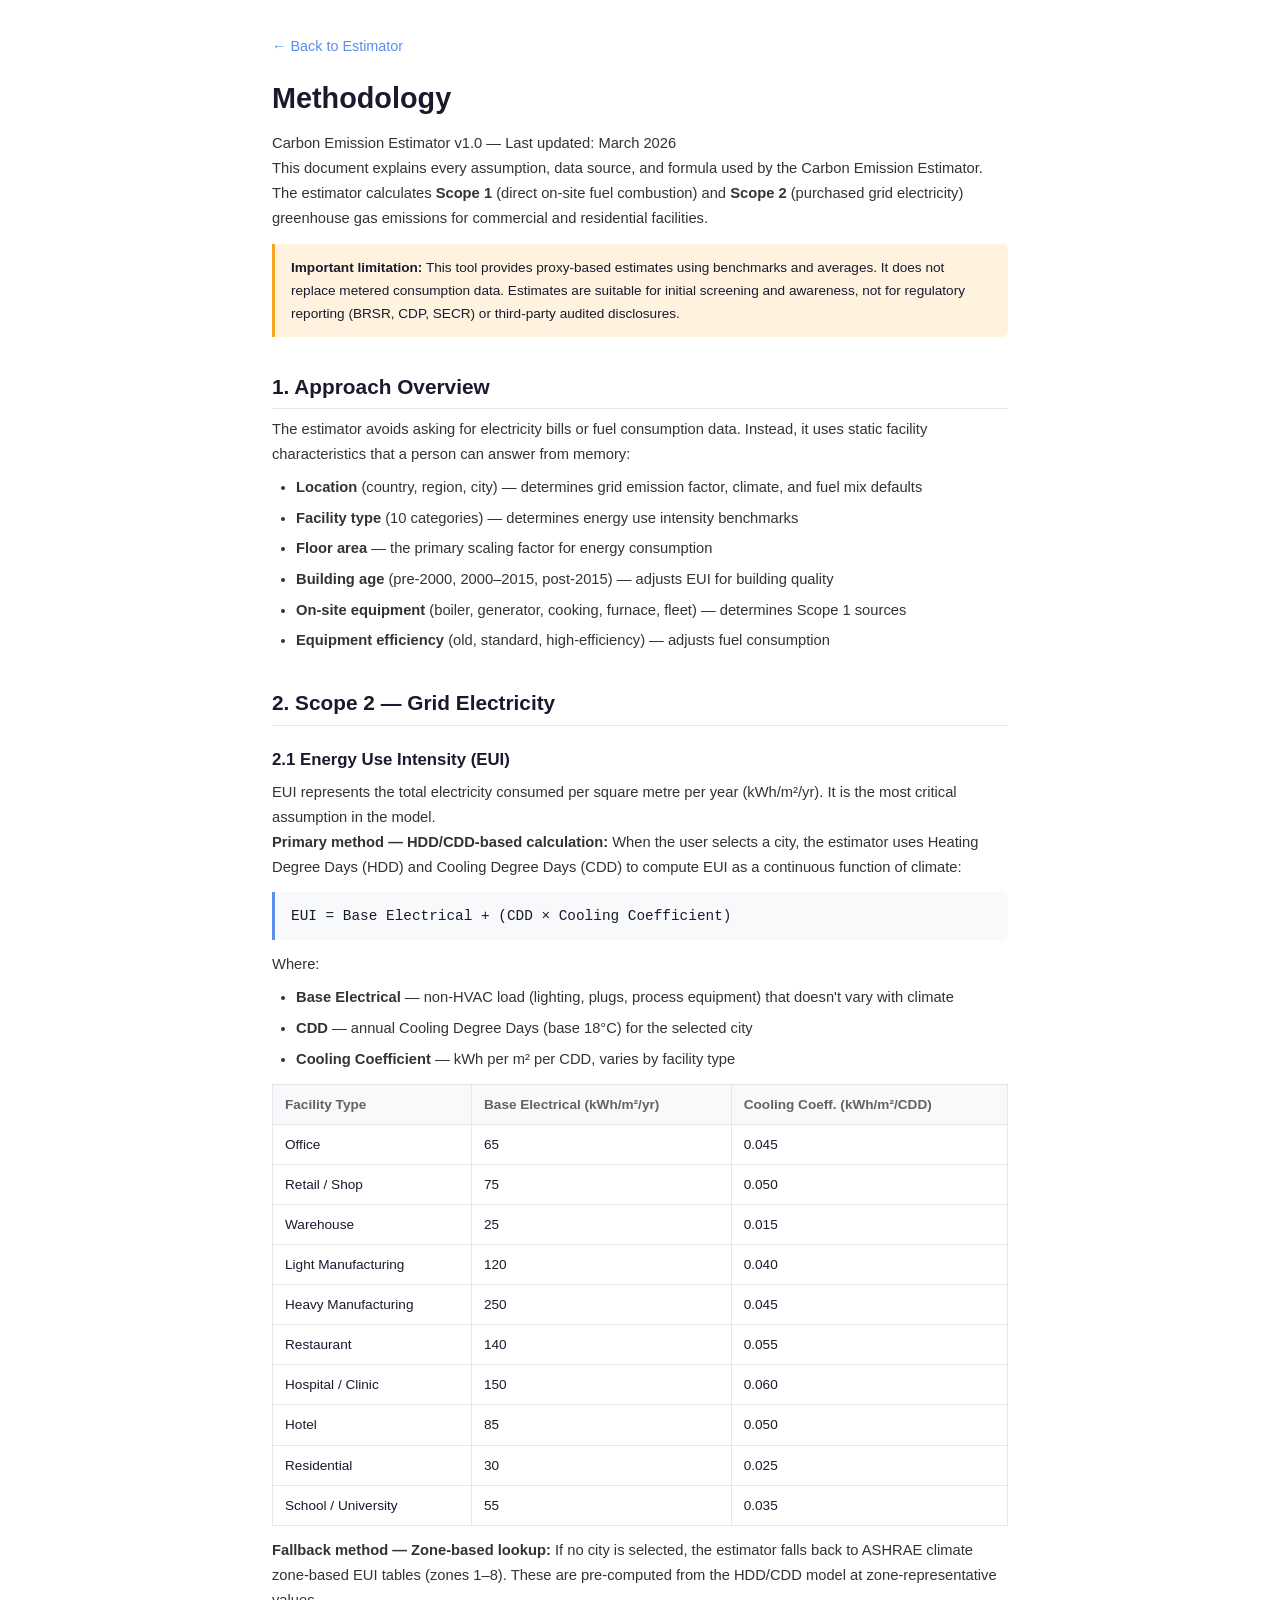
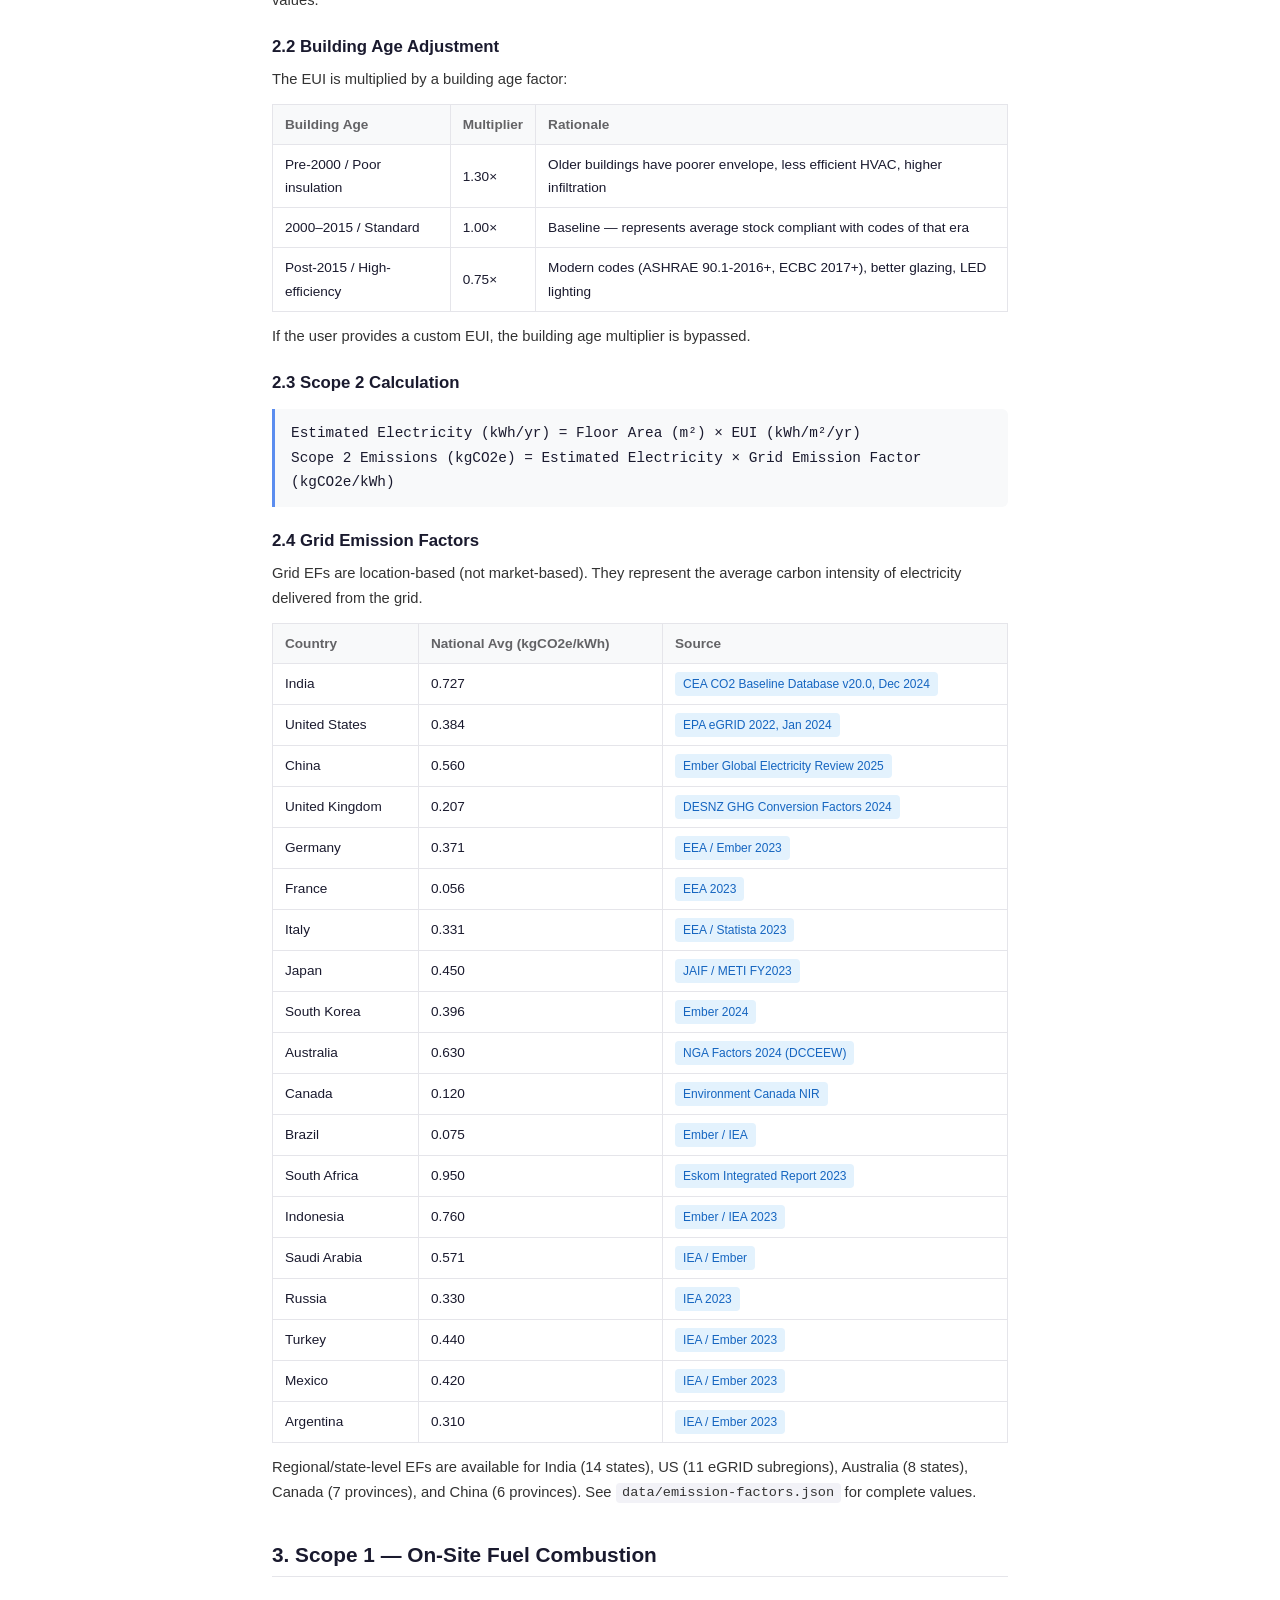
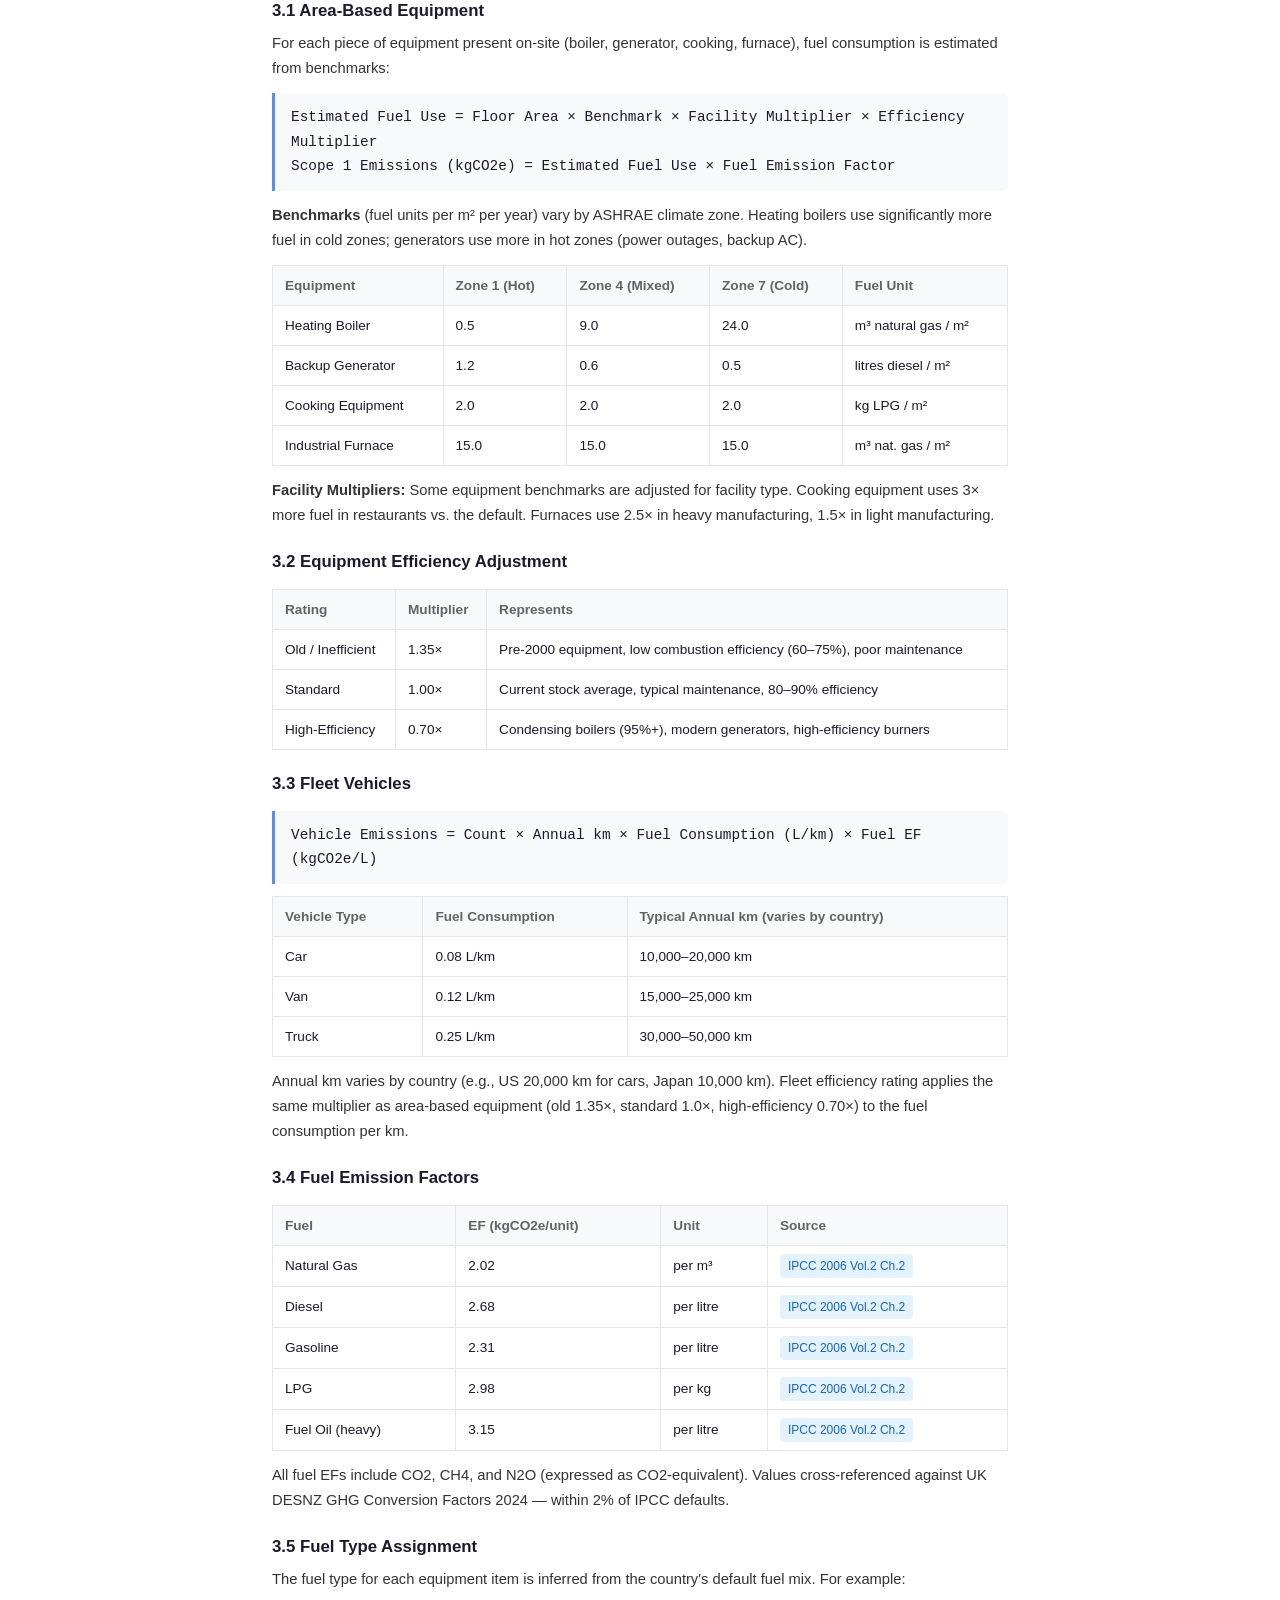
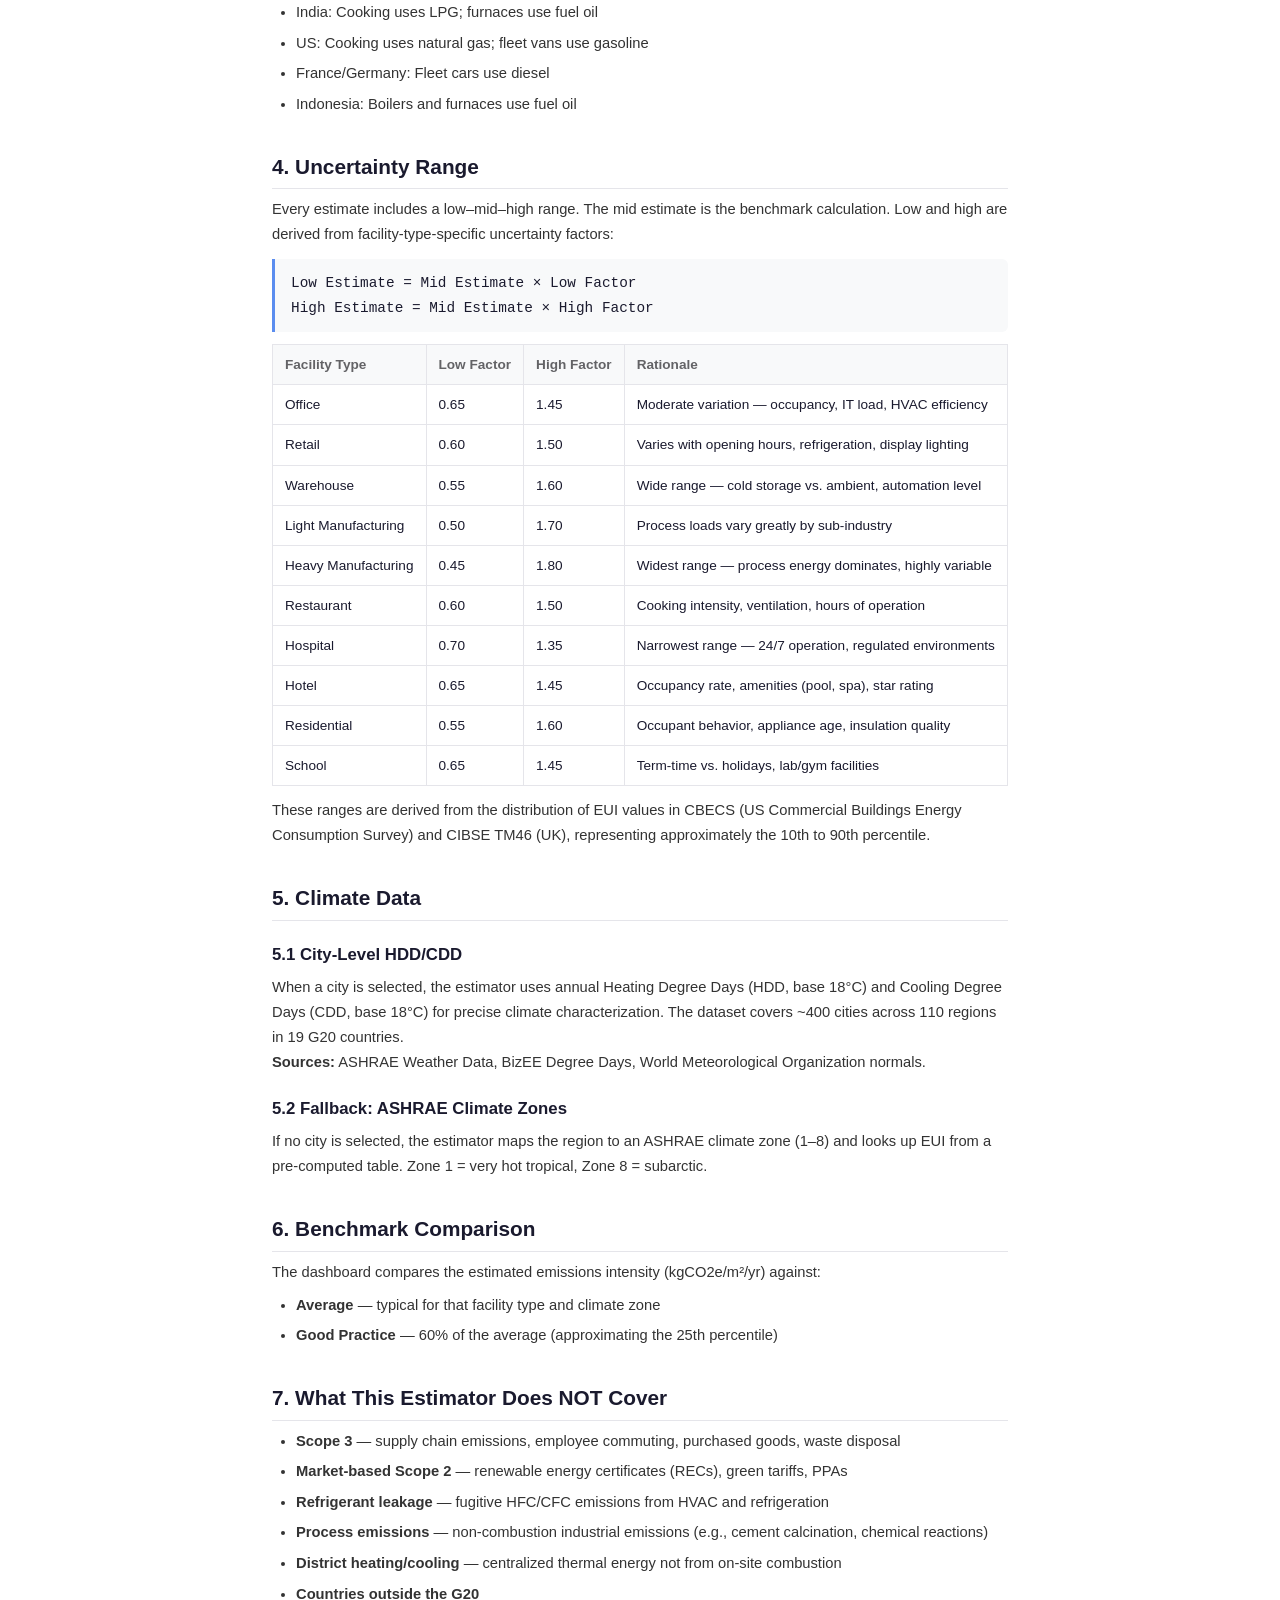
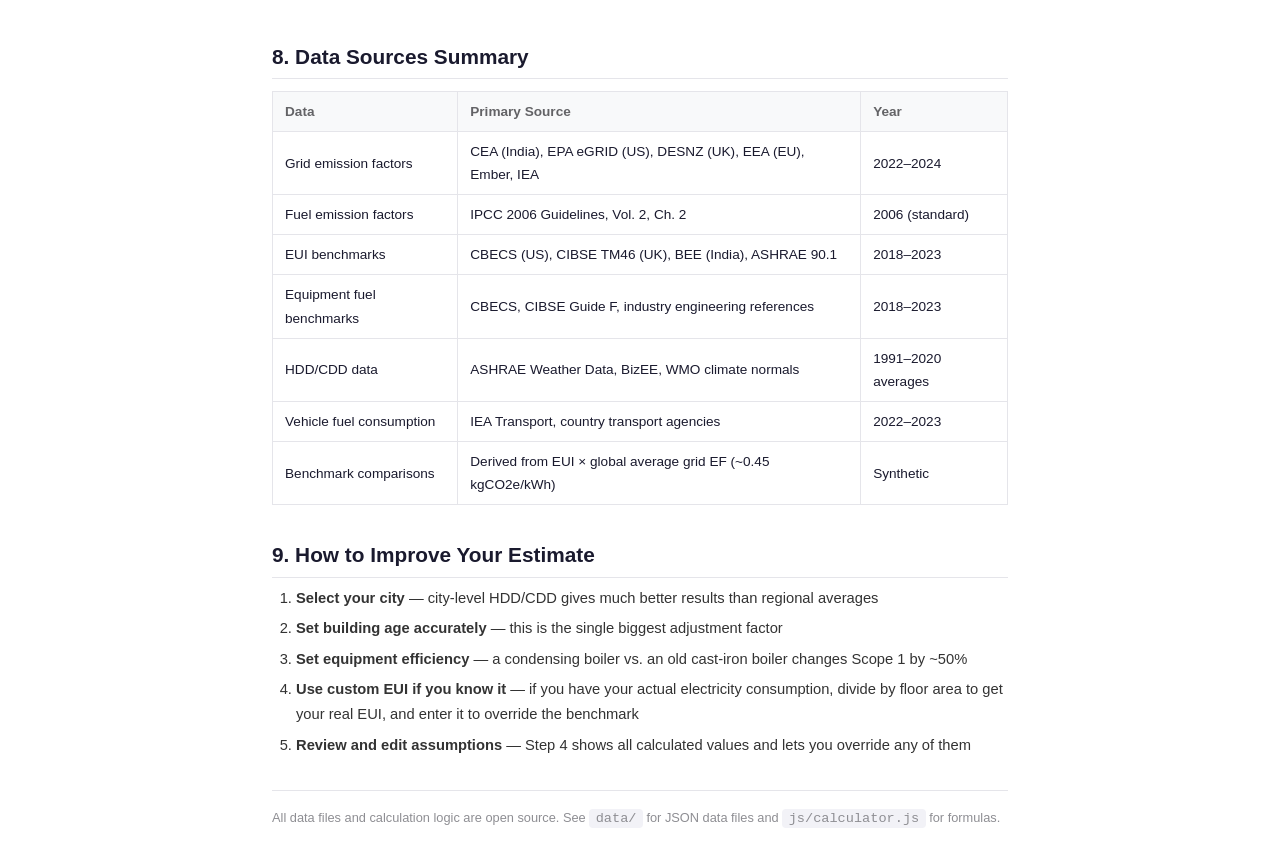
==== methodology.html @ 4a3395d1 "feat: add methodology page documenting all assumptions, sources, and formulas Covers: EUI calculatio" ====
<!DOCTYPE html>
<html lang="en">
<head>
    <meta charset="UTF-8">
    <meta name="viewport" content="width=device-width, initial-scale=1.0">
    <title>Methodology — Carbon Emission Estimator</title>
    <link rel="stylesheet" href="css/styles.css">
    <style>
        body { background: #fff; }
        .methodology {
            max-width: 800px;
            margin: 0 auto;
            padding: 2rem;
            line-height: 1.7;
            color: #1a1a2e;
        }
        .methodology h1 { font-size: 1.8rem; margin-bottom: 0.5rem; }
        .methodology h2 { font-size: 1.3rem; margin-top: 2rem; margin-bottom: 0.5rem; border-bottom: 1px solid #e5e5ea; padding-bottom: 0.25rem; }
        .methodology h3 { font-size: 1.05rem; margin-top: 1.25rem; margin-bottom: 0.35rem; }
        .methodology p, .methodology li { font-size: 0.92rem; color: #333; }
        .methodology ul, .methodology ol { padding-left: 1.5rem; margin: 0.5rem 0; }
        .methodology li { margin-bottom: 0.35rem; }
        .methodology table { width: 100%; border-collapse: collapse; margin: 0.75rem 0; font-size: 0.85rem; }
        .methodology th, .methodology td { padding: 0.5rem 0.75rem; border: 1px solid #e5e5ea; text-align: left; }
        .methodology th { background: #f8f9fa; font-weight: 600; color: #636366; }
        .methodology code { background: #f2f2f7; padding: 0.15rem 0.4rem; border-radius: 4px; font-size: 0.85rem; }
        .methodology .formula { background: #f8f9fa; border-left: 3px solid #5B8DEF; padding: 0.75rem 1rem; margin: 0.75rem 0; border-radius: 0 6px 6px 0; font-family: monospace; font-size: 0.9rem; }
        .methodology .note { background: #FFF3E0; border-left: 3px solid #F5A623; padding: 0.75rem 1rem; margin: 0.75rem 0; border-radius: 0 6px 6px 0; font-size: 0.85rem; }
        .methodology .source-tag { display: inline-block; background: #E3F2FD; color: #1565C0; padding: 0.1rem 0.5rem; border-radius: 4px; font-size: 0.75rem; font-weight: 500; }
        .back-link { display: inline-block; margin-bottom: 1rem; color: #5B8DEF; text-decoration: none; font-size: 0.9rem; }
        .back-link:hover { text-decoration: underline; }
        .version { color: #8e8e93; font-size: 0.8rem; margin-top: 0.25rem; }
    </style>
</head>
<body>
<div class="methodology">

<a href="index.html" class="back-link">&larr; Back to Estimator</a>

<h1>Methodology</h1>
<p class="version">Carbon Emission Estimator v1.0 — Last updated: March 2026</p>

<p>This document explains every assumption, data source, and formula used by the Carbon Emission Estimator. The estimator calculates <strong>Scope 1</strong> (direct on-site fuel combustion) and <strong>Scope 2</strong> (purchased grid electricity) greenhouse gas emissions for commercial and residential facilities.</p>

<div class="note">
    <strong>Important limitation:</strong> This tool provides proxy-based estimates using benchmarks and averages. It does not replace metered consumption data. Estimates are suitable for initial screening and awareness, not for regulatory reporting (BRSR, CDP, SECR) or third-party audited disclosures.
</div>

<h2>1. Approach Overview</h2>

<p>The estimator avoids asking for electricity bills or fuel consumption data. Instead, it uses static facility characteristics that a person can answer from memory:</p>

<ul>
    <li><strong>Location</strong> (country, region, city) — determines grid emission factor, climate, and fuel mix defaults</li>
    <li><strong>Facility type</strong> (10 categories) — determines energy use intensity benchmarks</li>
    <li><strong>Floor area</strong> — the primary scaling factor for energy consumption</li>
    <li><strong>Building age</strong> (pre-2000, 2000–2015, post-2015) — adjusts EUI for building quality</li>
    <li><strong>On-site equipment</strong> (boiler, generator, cooking, furnace, fleet) — determines Scope 1 sources</li>
    <li><strong>Equipment efficiency</strong> (old, standard, high-efficiency) — adjusts fuel consumption</li>
</ul>

<h2>2. Scope 2 — Grid Electricity</h2>

<h3>2.1 Energy Use Intensity (EUI)</h3>

<p>EUI represents the total electricity consumed per square metre per year (kWh/m²/yr). It is the most critical assumption in the model.</p>

<p><strong>Primary method — HDD/CDD-based calculation:</strong> When the user selects a city, the estimator uses Heating Degree Days (HDD) and Cooling Degree Days (CDD) to compute EUI as a continuous function of climate:</p>

<div class="formula">
    EUI = Base Electrical + (CDD × Cooling Coefficient)
</div>

<p>Where:</p>
<ul>
    <li><strong>Base Electrical</strong> — non-HVAC load (lighting, plugs, process equipment) that doesn't vary with climate</li>
    <li><strong>CDD</strong> — annual Cooling Degree Days (base 18°C) for the selected city</li>
    <li><strong>Cooling Coefficient</strong> — kWh per m² per CDD, varies by facility type</li>
</ul>

<table>
    <tr><th>Facility Type</th><th>Base Electrical (kWh/m²/yr)</th><th>Cooling Coeff. (kWh/m²/CDD)</th></tr>
    <tr><td>Office</td><td>65</td><td>0.045</td></tr>
    <tr><td>Retail / Shop</td><td>75</td><td>0.050</td></tr>
    <tr><td>Warehouse</td><td>25</td><td>0.015</td></tr>
    <tr><td>Light Manufacturing</td><td>120</td><td>0.040</td></tr>
    <tr><td>Heavy Manufacturing</td><td>250</td><td>0.045</td></tr>
    <tr><td>Restaurant</td><td>140</td><td>0.055</td></tr>
    <tr><td>Hospital / Clinic</td><td>150</td><td>0.060</td></tr>
    <tr><td>Hotel</td><td>85</td><td>0.050</td></tr>
    <tr><td>Residential</td><td>30</td><td>0.025</td></tr>
    <tr><td>School / University</td><td>55</td><td>0.035</td></tr>
</table>

<p><strong>Fallback method — Zone-based lookup:</strong> If no city is selected, the estimator falls back to ASHRAE climate zone-based EUI tables (zones 1–8). These are pre-computed from the HDD/CDD model at zone-representative values.</p>

<h3>2.2 Building Age Adjustment</h3>

<p>The EUI is multiplied by a building age factor:</p>

<table>
    <tr><th>Building Age</th><th>Multiplier</th><th>Rationale</th></tr>
    <tr><td>Pre-2000 / Poor insulation</td><td>1.30×</td><td>Older buildings have poorer envelope, less efficient HVAC, higher infiltration</td></tr>
    <tr><td>2000–2015 / Standard</td><td>1.00×</td><td>Baseline — represents average stock compliant with codes of that era</td></tr>
    <tr><td>Post-2015 / High-efficiency</td><td>0.75×</td><td>Modern codes (ASHRAE 90.1-2016+, ECBC 2017+), better glazing, LED lighting</td></tr>
</table>

<p>If the user provides a custom EUI, the building age multiplier is bypassed.</p>

<h3>2.3 Scope 2 Calculation</h3>

<div class="formula">
    Estimated Electricity (kWh/yr) = Floor Area (m²) × EUI (kWh/m²/yr)<br>
    Scope 2 Emissions (kgCO2e) = Estimated Electricity × Grid Emission Factor (kgCO2e/kWh)
</div>

<h3>2.4 Grid Emission Factors</h3>

<p>Grid EFs are location-based (not market-based). They represent the average carbon intensity of electricity delivered from the grid.</p>

<table>
    <tr><th>Country</th><th>National Avg (kgCO2e/kWh)</th><th>Source</th></tr>
    <tr><td>India</td><td>0.727</td><td><span class="source-tag">CEA CO2 Baseline Database v20.0, Dec 2024</span></td></tr>
    <tr><td>United States</td><td>0.384</td><td><span class="source-tag">EPA eGRID 2022, Jan 2024</span></td></tr>
    <tr><td>China</td><td>0.560</td><td><span class="source-tag">Ember Global Electricity Review 2025</span></td></tr>
    <tr><td>United Kingdom</td><td>0.207</td><td><span class="source-tag">DESNZ GHG Conversion Factors 2024</span></td></tr>
    <tr><td>Germany</td><td>0.371</td><td><span class="source-tag">EEA / Ember 2023</span></td></tr>
    <tr><td>France</td><td>0.056</td><td><span class="source-tag">EEA 2023</span></td></tr>
    <tr><td>Italy</td><td>0.331</td><td><span class="source-tag">EEA / Statista 2023</span></td></tr>
    <tr><td>Japan</td><td>0.450</td><td><span class="source-tag">JAIF / METI FY2023</span></td></tr>
    <tr><td>South Korea</td><td>0.396</td><td><span class="source-tag">Ember 2024</span></td></tr>
    <tr><td>Australia</td><td>0.630</td><td><span class="source-tag">NGA Factors 2024 (DCCEEW)</span></td></tr>
    <tr><td>Canada</td><td>0.120</td><td><span class="source-tag">Environment Canada NIR</span></td></tr>
    <tr><td>Brazil</td><td>0.075</td><td><span class="source-tag">Ember / IEA</span></td></tr>
    <tr><td>South Africa</td><td>0.950</td><td><span class="source-tag">Eskom Integrated Report 2023</span></td></tr>
    <tr><td>Indonesia</td><td>0.760</td><td><span class="source-tag">Ember / IEA 2023</span></td></tr>
    <tr><td>Saudi Arabia</td><td>0.571</td><td><span class="source-tag">IEA / Ember</span></td></tr>
    <tr><td>Russia</td><td>0.330</td><td><span class="source-tag">IEA 2023</span></td></tr>
    <tr><td>Turkey</td><td>0.440</td><td><span class="source-tag">IEA / Ember 2023</span></td></tr>
    <tr><td>Mexico</td><td>0.420</td><td><span class="source-tag">IEA / Ember 2023</span></td></tr>
    <tr><td>Argentina</td><td>0.310</td><td><span class="source-tag">IEA / Ember 2023</span></td></tr>
</table>

<p>Regional/state-level EFs are available for India (14 states), US (11 eGRID subregions), Australia (8 states), Canada (7 provinces), and China (6 provinces). See <code>data/emission-factors.json</code> for complete values.</p>

<h2>3. Scope 1 — On-Site Fuel Combustion</h2>

<h3>3.1 Area-Based Equipment</h3>

<p>For each piece of equipment present on-site (boiler, generator, cooking, furnace), fuel consumption is estimated from benchmarks:</p>

<div class="formula">
    Estimated Fuel Use = Floor Area × Benchmark × Facility Multiplier × Efficiency Multiplier<br>
    Scope 1 Emissions (kgCO2e) = Estimated Fuel Use × Fuel Emission Factor
</div>

<p><strong>Benchmarks</strong> (fuel units per m² per year) vary by ASHRAE climate zone. Heating boilers use significantly more fuel in cold zones; generators use more in hot zones (power outages, backup AC).</p>

<table>
    <tr><th>Equipment</th><th>Zone 1 (Hot)</th><th>Zone 4 (Mixed)</th><th>Zone 7 (Cold)</th><th>Fuel Unit</th></tr>
    <tr><td>Heating Boiler</td><td>0.5</td><td>9.0</td><td>24.0</td><td>m³ natural gas / m²</td></tr>
    <tr><td>Backup Generator</td><td>1.2</td><td>0.6</td><td>0.5</td><td>litres diesel / m²</td></tr>
    <tr><td>Cooking Equipment</td><td>2.0</td><td>2.0</td><td>2.0</td><td>kg LPG / m²</td></tr>
    <tr><td>Industrial Furnace</td><td>15.0</td><td>15.0</td><td>15.0</td><td>m³ nat. gas / m²</td></tr>
</table>

<p><strong>Facility Multipliers:</strong> Some equipment benchmarks are adjusted for facility type. Cooking equipment uses 3× more fuel in restaurants vs. the default. Furnaces use 2.5× in heavy manufacturing, 1.5× in light manufacturing.</p>

<h3>3.2 Equipment Efficiency Adjustment</h3>

<table>
    <tr><th>Rating</th><th>Multiplier</th><th>Represents</th></tr>
    <tr><td>Old / Inefficient</td><td>1.35×</td><td>Pre-2000 equipment, low combustion efficiency (60–75%), poor maintenance</td></tr>
    <tr><td>Standard</td><td>1.00×</td><td>Current stock average, typical maintenance, 80–90% efficiency</td></tr>
    <tr><td>High-Efficiency</td><td>0.70×</td><td>Condensing boilers (95%+), modern generators, high-efficiency burners</td></tr>
</table>

<h3>3.3 Fleet Vehicles</h3>

<div class="formula">
    Vehicle Emissions = Count × Annual km × Fuel Consumption (L/km) × Fuel EF (kgCO2e/L)
</div>

<table>
    <tr><th>Vehicle Type</th><th>Fuel Consumption</th><th>Typical Annual km (varies by country)</th></tr>
    <tr><td>Car</td><td>0.08 L/km</td><td>10,000–20,000 km</td></tr>
    <tr><td>Van</td><td>0.12 L/km</td><td>15,000–25,000 km</td></tr>
    <tr><td>Truck</td><td>0.25 L/km</td><td>30,000–50,000 km</td></tr>
</table>

<p>Annual km varies by country (e.g., US 20,000 km for cars, Japan 10,000 km). Fleet efficiency rating applies the same multiplier as area-based equipment (old 1.35×, standard 1.0×, high-efficiency 0.70×) to the fuel consumption per km.</p>

<h3>3.4 Fuel Emission Factors</h3>

<table>
    <tr><th>Fuel</th><th>EF (kgCO2e/unit)</th><th>Unit</th><th>Source</th></tr>
    <tr><td>Natural Gas</td><td>2.02</td><td>per m³</td><td><span class="source-tag">IPCC 2006 Vol.2 Ch.2</span></td></tr>
    <tr><td>Diesel</td><td>2.68</td><td>per litre</td><td><span class="source-tag">IPCC 2006 Vol.2 Ch.2</span></td></tr>
    <tr><td>Gasoline</td><td>2.31</td><td>per litre</td><td><span class="source-tag">IPCC 2006 Vol.2 Ch.2</span></td></tr>
    <tr><td>LPG</td><td>2.98</td><td>per kg</td><td><span class="source-tag">IPCC 2006 Vol.2 Ch.2</span></td></tr>
    <tr><td>Fuel Oil (heavy)</td><td>3.15</td><td>per litre</td><td><span class="source-tag">IPCC 2006 Vol.2 Ch.2</span></td></tr>
</table>

<p>All fuel EFs include CO2, CH4, and N2O (expressed as CO2-equivalent). Values cross-referenced against UK DESNZ GHG Conversion Factors 2024 — within 2% of IPCC defaults.</p>

<h3>3.5 Fuel Type Assignment</h3>

<p>The fuel type for each equipment item is inferred from the country's default fuel mix. For example:</p>
<ul>
    <li>India: Cooking uses LPG; furnaces use fuel oil</li>
    <li>US: Cooking uses natural gas; fleet vans use gasoline</li>
    <li>France/Germany: Fleet cars use diesel</li>
    <li>Indonesia: Boilers and furnaces use fuel oil</li>
</ul>

<h2>4. Uncertainty Range</h2>

<p>Every estimate includes a low–mid–high range. The mid estimate is the benchmark calculation. Low and high are derived from facility-type-specific uncertainty factors:</p>

<div class="formula">
    Low Estimate = Mid Estimate × Low Factor<br>
    High Estimate = Mid Estimate × High Factor
</div>

<table>
    <tr><th>Facility Type</th><th>Low Factor</th><th>High Factor</th><th>Rationale</th></tr>
    <tr><td>Office</td><td>0.65</td><td>1.45</td><td>Moderate variation — occupancy, IT load, HVAC efficiency</td></tr>
    <tr><td>Retail</td><td>0.60</td><td>1.50</td><td>Varies with opening hours, refrigeration, display lighting</td></tr>
    <tr><td>Warehouse</td><td>0.55</td><td>1.60</td><td>Wide range — cold storage vs. ambient, automation level</td></tr>
    <tr><td>Light Manufacturing</td><td>0.50</td><td>1.70</td><td>Process loads vary greatly by sub-industry</td></tr>
    <tr><td>Heavy Manufacturing</td><td>0.45</td><td>1.80</td><td>Widest range — process energy dominates, highly variable</td></tr>
    <tr><td>Restaurant</td><td>0.60</td><td>1.50</td><td>Cooking intensity, ventilation, hours of operation</td></tr>
    <tr><td>Hospital</td><td>0.70</td><td>1.35</td><td>Narrowest range — 24/7 operation, regulated environments</td></tr>
    <tr><td>Hotel</td><td>0.65</td><td>1.45</td><td>Occupancy rate, amenities (pool, spa), star rating</td></tr>
    <tr><td>Residential</td><td>0.55</td><td>1.60</td><td>Occupant behavior, appliance age, insulation quality</td></tr>
    <tr><td>School</td><td>0.65</td><td>1.45</td><td>Term-time vs. holidays, lab/gym facilities</td></tr>
</table>

<p>These ranges are derived from the distribution of EUI values in CBECS (US Commercial Buildings Energy Consumption Survey) and CIBSE TM46 (UK), representing approximately the 10th to 90th percentile.</p>

<h2>5. Climate Data</h2>

<h3>5.1 City-Level HDD/CDD</h3>

<p>When a city is selected, the estimator uses annual Heating Degree Days (HDD, base 18°C) and Cooling Degree Days (CDD, base 18°C) for precise climate characterization. The dataset covers ~400 cities across 110 regions in 19 G20 countries.</p>

<p><strong>Sources:</strong> ASHRAE Weather Data, BizEE Degree Days, World Meteorological Organization normals.</p>

<h3>5.2 Fallback: ASHRAE Climate Zones</h3>

<p>If no city is selected, the estimator maps the region to an ASHRAE climate zone (1–8) and looks up EUI from a pre-computed table. Zone 1 = very hot tropical, Zone 8 = subarctic.</p>

<h2>6. Benchmark Comparison</h2>

<p>The dashboard compares the estimated emissions intensity (kgCO2e/m²/yr) against:</p>
<ul>
    <li><strong>Average</strong> — typical for that facility type and climate zone</li>
    <li><strong>Good Practice</strong> — 60% of the average (approximating the 25th percentile)</li>
</ul>

<h2>7. What This Estimator Does NOT Cover</h2>

<ul>
    <li><strong>Scope 3</strong> — supply chain emissions, employee commuting, purchased goods, waste disposal</li>
    <li><strong>Market-based Scope 2</strong> — renewable energy certificates (RECs), green tariffs, PPAs</li>
    <li><strong>Refrigerant leakage</strong> — fugitive HFC/CFC emissions from HVAC and refrigeration</li>
    <li><strong>Process emissions</strong> — non-combustion industrial emissions (e.g., cement calcination, chemical reactions)</li>
    <li><strong>District heating/cooling</strong> — centralized thermal energy not from on-site combustion</li>
    <li><strong>Countries outside the G20</strong></li>
</ul>

<h2>8. Data Sources Summary</h2>

<table>
    <tr><th>Data</th><th>Primary Source</th><th>Year</th></tr>
    <tr><td>Grid emission factors</td><td>CEA (India), EPA eGRID (US), DESNZ (UK), EEA (EU), Ember, IEA</td><td>2022–2024</td></tr>
    <tr><td>Fuel emission factors</td><td>IPCC 2006 Guidelines, Vol. 2, Ch. 2</td><td>2006 (standard)</td></tr>
    <tr><td>EUI benchmarks</td><td>CBECS (US), CIBSE TM46 (UK), BEE (India), ASHRAE 90.1</td><td>2018–2023</td></tr>
    <tr><td>Equipment fuel benchmarks</td><td>CBECS, CIBSE Guide F, industry engineering references</td><td>2018–2023</td></tr>
    <tr><td>HDD/CDD data</td><td>ASHRAE Weather Data, BizEE, WMO climate normals</td><td>1991–2020 averages</td></tr>
    <tr><td>Vehicle fuel consumption</td><td>IEA Transport, country transport agencies</td><td>2022–2023</td></tr>
    <tr><td>Benchmark comparisons</td><td>Derived from EUI × global average grid EF (~0.45 kgCO2e/kWh)</td><td>Synthetic</td></tr>
</table>

<h2>9. How to Improve Your Estimate</h2>

<ol>
    <li><strong>Select your city</strong> — city-level HDD/CDD gives much better results than regional averages</li>
    <li><strong>Set building age accurately</strong> — this is the single biggest adjustment factor</li>
    <li><strong>Set equipment efficiency</strong> — a condensing boiler vs. an old cast-iron boiler changes Scope 1 by ~50%</li>
    <li><strong>Use custom EUI if you know it</strong> — if you have your actual electricity consumption, divide by floor area to get your real EUI, and enter it to override the benchmark</li>
    <li><strong>Review and edit assumptions</strong> — Step 4 shows all calculated values and lets you override any of them</li>
</ol>

<p style="margin-top: 2rem; padding-top: 1rem; border-top: 1px solid #e5e5ea; color: #8e8e93; font-size: 0.8rem;">
    All data files and calculation logic are open source. See <code>data/</code> for JSON data files and <code>js/calculator.js</code> for formulas.
</p>

</div>
</body>
</html>
---- css/styles.css ----
/* ── Reset & Base ── */
*, *::before, *::after {
    box-sizing: border-box;
    margin: 0;
    padding: 0;
}

body {
    font-family: -apple-system, BlinkMacSystemFont, 'Segoe UI', Roboto, sans-serif;
    color: #1a1a2e;
    background: #f8f9fa;
    min-height: 100vh;
    line-height: 1.5;
}

/* ── Layout ── */
#app {
    display: grid;
    grid-template-columns: 40% 60%;
    min-height: 100vh;
}

#wizard-panel {
    padding: 1.5rem 2rem 2rem;
    background: #ffffff;
    overflow-y: auto;
    max-height: 100vh;
    border-right: 1px solid #e5e5ea;
}

#visual-panel {
    display: flex;
    align-items: center;
    justify-content: center;
    background: linear-gradient(135deg, #f0f2f5, #e8ecf1);
    position: sticky;
    top: 0;
    height: 100vh;
    padding: 2rem;
}

#dashboard {
    grid-column: 1 / -1;
}

.hidden {
    display: none !important;
}

/* ── Progress Bar ── */
.progress-bar {
    display: flex;
    justify-content: space-between;
    margin-bottom: 2rem;
    padding-bottom: 1rem;
    border-bottom: 1px solid #e5e5ea;
}

.progress-step {
    display: flex;
    flex-direction: column;
    align-items: center;
    gap: 0.25rem;
    opacity: 0.4;
    transition: opacity 0.3s;
}

.progress-step.active,
.progress-step.completed {
    opacity: 1;
}

.step-num {
    width: 28px;
    height: 28px;
    border-radius: 50%;
    background: #e5e5ea;
    display: flex;
    align-items: center;
    justify-content: center;
    font-size: 13px;
    font-weight: 600;
    transition: all 0.3s;
}

.progress-step.active .step-num {
    background: #5B8DEF;
    color: #fff;
}

.progress-step.completed .step-num {
    background: #34C759;
    color: #fff;
}

.step-label {
    font-size: 11px;
    color: #8e8e93;
}

/* ── Wizard Steps ── */
h2 {
    font-size: 1.4rem;
    font-weight: 600;
    margin-bottom: 0.5rem;
}

.step-desc {
    color: #8e8e93;
    font-size: 0.9rem;
    margin-bottom: 1.5rem;
}

label {
    display: block;
    font-size: 0.85rem;
    font-weight: 500;
    color: #636366;
    margin-bottom: 0.35rem;
    margin-top: 1rem;
}

select, input[type="text"], input[type="number"] {
    width: 100%;
    padding: 0.7rem 0.85rem;
    border: 1.5px solid #d1d1d6;
    border-radius: 8px;
    font-size: 0.95rem;
    background: #fff;
    color: #1a1a2e;
    transition: border-color 0.2s;
    appearance: none;
}

select {
    background-image: url("data:image/svg+xml,%3Csvg xmlns='http://www.w3.org/2000/svg' width='12' height='12' viewBox='0 0 12 12'%3E%3Cpath d='M2 4l4 4 4-4' fill='none' stroke='%238e8e93' stroke-width='1.5'/%3E%3C/svg%3E");
    background-repeat: no-repeat;
    background-position: right 0.75rem center;
    padding-right: 2rem;
}

select:focus, input:focus {
    outline: none;
    border-color: #5B8DEF;
    box-shadow: 0 0 0 3px #5B8DEF22;
}

.area-input-row {
    display: flex;
    gap: 0.75rem;
    align-items: center;
}

.area-input-row input {
    flex: 1;
}

/* ── Buttons ── */
.btn-primary {
    display: inline-block;
    padding: 0.75rem 1.5rem;
    background: #5B8DEF;
    color: #fff;
    border: none;
    border-radius: 8px;
    font-size: 0.95rem;
    font-weight: 500;
    cursor: pointer;
    transition: background 0.2s, transform 0.1s;
    margin-top: 1.5rem;
}

.btn-primary:hover:not(:disabled) {
    background: #4A7BD4;
    transform: translateY(-1px);
}

.btn-primary:disabled {
    opacity: 0.4;
    cursor: not-allowed;
}

.btn-secondary {
    display: inline-block;
    padding: 0.65rem 1.25rem;
    background: #f2f2f7;
    color: #1a1a2e;
    border: 1.5px solid #d1d1d6;
    border-radius: 8px;
    font-size: 0.9rem;
    cursor: pointer;
    transition: background 0.2s;
}

.btn-secondary:hover {
    background: #e5e5ea;
}

.btn-text {
    background: none;
    border: none;
    color: #5B8DEF;
    font-size: 0.85rem;
    cursor: pointer;
    padding: 0.25rem 0;
}

.btn-text:hover {
    text-decoration: underline;
}

.step-buttons {
    display: flex;
    gap: 0.75rem;
    margin-top: 1.5rem;
}

/* ── Equipment List ── */
.equipment-list {
    display: flex;
    flex-direction: column;
    gap: 0.75rem;
}

.equipment-item {
    display: flex;
    align-items: center;
    gap: 0.75rem;
    padding: 0.85rem 1rem;
    border: 1.5px solid #e5e5ea;
    border-radius: 10px;
    cursor: pointer;
    transition: border-color 0.2s, background 0.2s;
    margin-top: 0;
}

.equipment-item:hover {
    border-color: #5B8DEF;
    background: #5B8DEF08;
}

.equipment-item input[type="checkbox"] {
    width: 18px;
    height: 18px;
    flex-shrink: 0;
}

.eq-info {
    display: flex;
    flex-direction: column;
}

.eq-info strong {
    font-size: 0.9rem;
}

.eq-info span {
    font-size: 0.78rem;
    color: #8e8e93;
}

.eq-efficiency {
    width: auto;
    min-width: 130px;
    padding: 0.4rem 0.6rem;
    font-size: 0.78rem;
    margin-left: auto;
    flex-shrink: 0;
}

.fleet-efficiency {
    margin-top: 0.75rem;
}

.fleet-efficiency label {
    margin-top: 0;
}

.fleet-efficiency select {
    font-size: 0.85rem;
}

.fleet-section {
    margin-top: 1rem;
    padding-top: 1rem;
    border-top: 1px solid #e5e5ea;
}

.fleet-section h3 {
    font-size: 0.95rem;
    margin-bottom: 0.75rem;
}

.fleet-row {
    display: flex;
    align-items: center;
    gap: 1rem;
    margin-bottom: 0.5rem;
}

.fleet-row label {
    width: 60px;
    margin: 0;
    font-weight: 500;
}

.fleet-row input {
    width: 80px;
    text-align: center;
}

/* ── Review Step ── */
.review-table {
    width: 100%;
    border-collapse: collapse;
    margin: 0.5rem 0 1rem;
}

.review-table td, .review-table th {
    padding: 0.5rem 0.75rem;
    border-bottom: 1px solid #e5e5ea;
    font-size: 0.85rem;
}

.review-table th {
    text-align: left;
    color: #8e8e93;
    font-weight: 500;
}

.override-input {
    width: 90px !important;
    padding: 0.35rem 0.5rem !important;
    font-size: 0.85rem !important;
    display: inline;
}

.review-total {
    background: #f2f2f7;
    padding: 1rem;
    border-radius: 10px;
    text-align: center;
}

.review-note {
    font-size: 0.8rem;
    color: #8e8e93;
    margin-top: 0.5rem;
}

.no-scope1 {
    color: #8e8e93;
    font-size: 0.9rem;
    font-style: italic;
}

.review-section {
    margin-bottom: 1rem;
}

.review-section h3 {
    font-size: 0.95rem;
    margin-bottom: 0.25rem;
}

/* ── Step 5 ── */
.step5-actions {
    display: flex;
    gap: 0.75rem;
    margin: 1.5rem 0;
}

/* ── Dashboard ── */
.dashboard-wrapper {
    max-width: 900px;
    margin: 0 auto;
    padding: 2rem;
}

.dash-header {
    margin-bottom: 1.5rem;
}

.dash-header h1 {
    font-size: 1.5rem;
    font-weight: 600;
}

.dash-headline {
    text-align: center;
    padding: 2rem;
    background: #fff;
    border-radius: 16px;
    box-shadow: 0 1px 4px #00000010;
    margin-bottom: 1.5rem;
}

.headline-number {
    font-size: 3.5rem;
    font-weight: 700;
    color: #1a1a2e;
    line-height: 1;
}

.headline-unit {
    font-size: 1rem;
    color: #8e8e93;
    margin-top: 0.25rem;
}

/* ── Uncertainty Range ── */
.uncertainty-range {
    margin-top: 1rem;
    padding: 0.75rem 1.5rem;
    background: #f8f9fa;
    border-radius: 10px;
    display: flex;
    flex-direction: column;
    align-items: center;
    gap: 0.35rem;
}

.range-label {
    font-size: 0.78rem;
    color: #8e8e93;
    text-transform: uppercase;
    letter-spacing: 0.5px;
}

.range-values {
    font-size: 0.95rem;
    font-weight: 600;
    color: #636366;
}

.range-bar-track {
    width: 100%;
    max-width: 300px;
    height: 8px;
    background: linear-gradient(90deg, #34C759 0%, #F5A623 50%, #FF3B30 100%);
    border-radius: 4px;
    position: relative;
    margin: 0.25rem 0;
}

.range-bar-fill {
    display: none;
}

.range-bar-marker {
    position: absolute;
    top: -4px;
    width: 4px;
    height: 16px;
    background: #1a1a2e;
    border-radius: 2px;
    transform: translateX(-50%);
}

.range-labels {
    width: 100%;
    max-width: 300px;
    display: flex;
    justify-content: space-between;
    font-size: 0.7rem;
    color: #8e8e93;
}

.headline-badges {
    display: flex;
    justify-content: center;
    gap: 0.75rem;
    margin-top: 1rem;
}

.badge {
    padding: 0.35rem 0.85rem;
    border-radius: 20px;
    font-size: 0.85rem;
    font-weight: 500;
}

.badge.scope1 {
    background: #FFF3E0;
    color: #E65100;
}

.badge.scope2 {
    background: #E3F2FD;
    color: #1565C0;
}

.dash-grid {
    display: grid;
    grid-template-columns: 1fr 1fr;
    gap: 1rem;
    margin-bottom: 1.5rem;
}

.dash-card {
    background: #fff;
    border-radius: 12px;
    padding: 1.25rem;
    box-shadow: 0 1px 4px #00000010;
}

.dash-card h3 {
    font-size: 0.95rem;
    margin-bottom: 0.75rem;
    color: #636366;
}

/* ── Donut Chart ── */
.donut-legend {
    display: flex;
    flex-direction: column;
    gap: 0.35rem;
    margin-top: 0.75rem;
}

.legend-item {
    display: flex;
    align-items: center;
    gap: 0.5rem;
    font-size: 0.8rem;
}

.legend-color {
    width: 10px;
    height: 10px;
    border-radius: 2px;
    flex-shrink: 0;
}

.legend-pct {
    margin-left: auto;
    color: #8e8e93;
}

/* ── Facility Table ── */
.facility-table {
    width: 100%;
    border-collapse: collapse;
    font-size: 0.82rem;
}

.facility-table th, .facility-table td {
    padding: 0.5rem;
    text-align: left;
    border-bottom: 1px solid #e5e5ea;
}

.facility-table th {
    color: #8e8e93;
    font-weight: 500;
}

.total-row {
    background: #f2f2f7;
}

/* ── Benchmark Bars ── */
.benchmark-facility {
    margin-bottom: 1.25rem;
}

.benchmark-facility h4 {
    font-size: 0.85rem;
    margin-bottom: 0.5rem;
}

.bench-bar-group {
    display: flex;
    flex-direction: column;
    gap: 0.4rem;
}

.bench-bar-row {
    display: grid;
    grid-template-columns: 90px 1fr 100px;
    align-items: center;
    gap: 0.5rem;
}

.bench-label {
    font-size: 0.75rem;
    color: #8e8e93;
}

.bench-bar-track {
    height: 14px;
    background: #f2f2f7;
    border-radius: 7px;
    overflow: hidden;
}

.bench-bar {
    height: 100%;
    border-radius: 7px;
    transition: width 0.6s ease;
}

.bench-bar.yours { background: #5B8DEF; }
.bench-bar.average { background: #F5A623; }
.bench-bar.good { background: #34C759; }

.bench-value {
    font-size: 0.75rem;
    color: #636366;
    text-align: right;
}

.bench-diff {
    font-size: 0.8rem;
    margin-top: 0.35rem;
    font-weight: 500;
}

.bench-diff.above, .diff-above { color: #FF3B30; }
.bench-diff.below, .diff-below { color: #34C759; }

/* ── Assumptions Panel ── */
.collapsible-header {
    cursor: pointer;
    display: flex;
    justify-content: space-between;
    align-items: center;
}

.toggle-icon {
    font-size: 1.2rem;
    color: #8e8e93;
}

.collapsed-content {
    max-height: 0;
    overflow: hidden;
    transition: max-height 0.3s ease;
}

.collapsed-content.expanded {
    max-height: 1000px;
}

.assumptions-table {
    width: 100%;
    border-collapse: collapse;
    margin: 0.5rem 0;
}

.assumptions-table td {
    padding: 0.4rem 0.5rem;
    border-bottom: 1px solid #f2f2f7;
    font-size: 0.8rem;
}

.assumption-facility {
    margin-bottom: 1rem;
}

.assumption-facility h4 {
    font-size: 0.85rem;
    margin-bottom: 0.25rem;
}

/* ── Export ── */
.dash-export {
    display: flex;
    gap: 0.75rem;
    justify-content: center;
    padding: 1rem 0;
}

/* ── Error ── */
.error {
    color: #FF3B30;
    padding: 2rem;
    text-align: center;
}

/* ── Custom EUI ── */
#custom-eui-section {
    margin-top: 0.75rem;
}

#eui-input-wrap {
    margin-top: 0.5rem;
}

/* ── Responsive ── */
@media (max-width: 768px) {
    #app {
        grid-template-columns: 1fr;
    }

    #visual-panel {
        position: relative;
        height: 280px;
    }

    #wizard-panel {
        max-height: none;
        border-right: none;
        border-bottom: 1px solid #e5e5ea;
    }

    .dash-grid {
        grid-template-columns: 1fr;
    }

    .bench-bar-row {
        grid-template-columns: 70px 1fr 80px;
    }
}

/* ── Print styles for PDF export ── */
@media print {
    #wizard-panel, #visual-panel, .btn-primary, .btn-secondary, .btn-text, .dash-export {
        display: none !important;
    }

    #dashboard {
        display: block !important;
    }

    .dashboard-wrapper {
        padding: 0;
    }

    .dash-card {
        box-shadow: none;
        border: 1px solid #e5e5ea;
        break-inside: avoid;
    }

    .collapsed-content {
        max-height: none !important;
    }
}
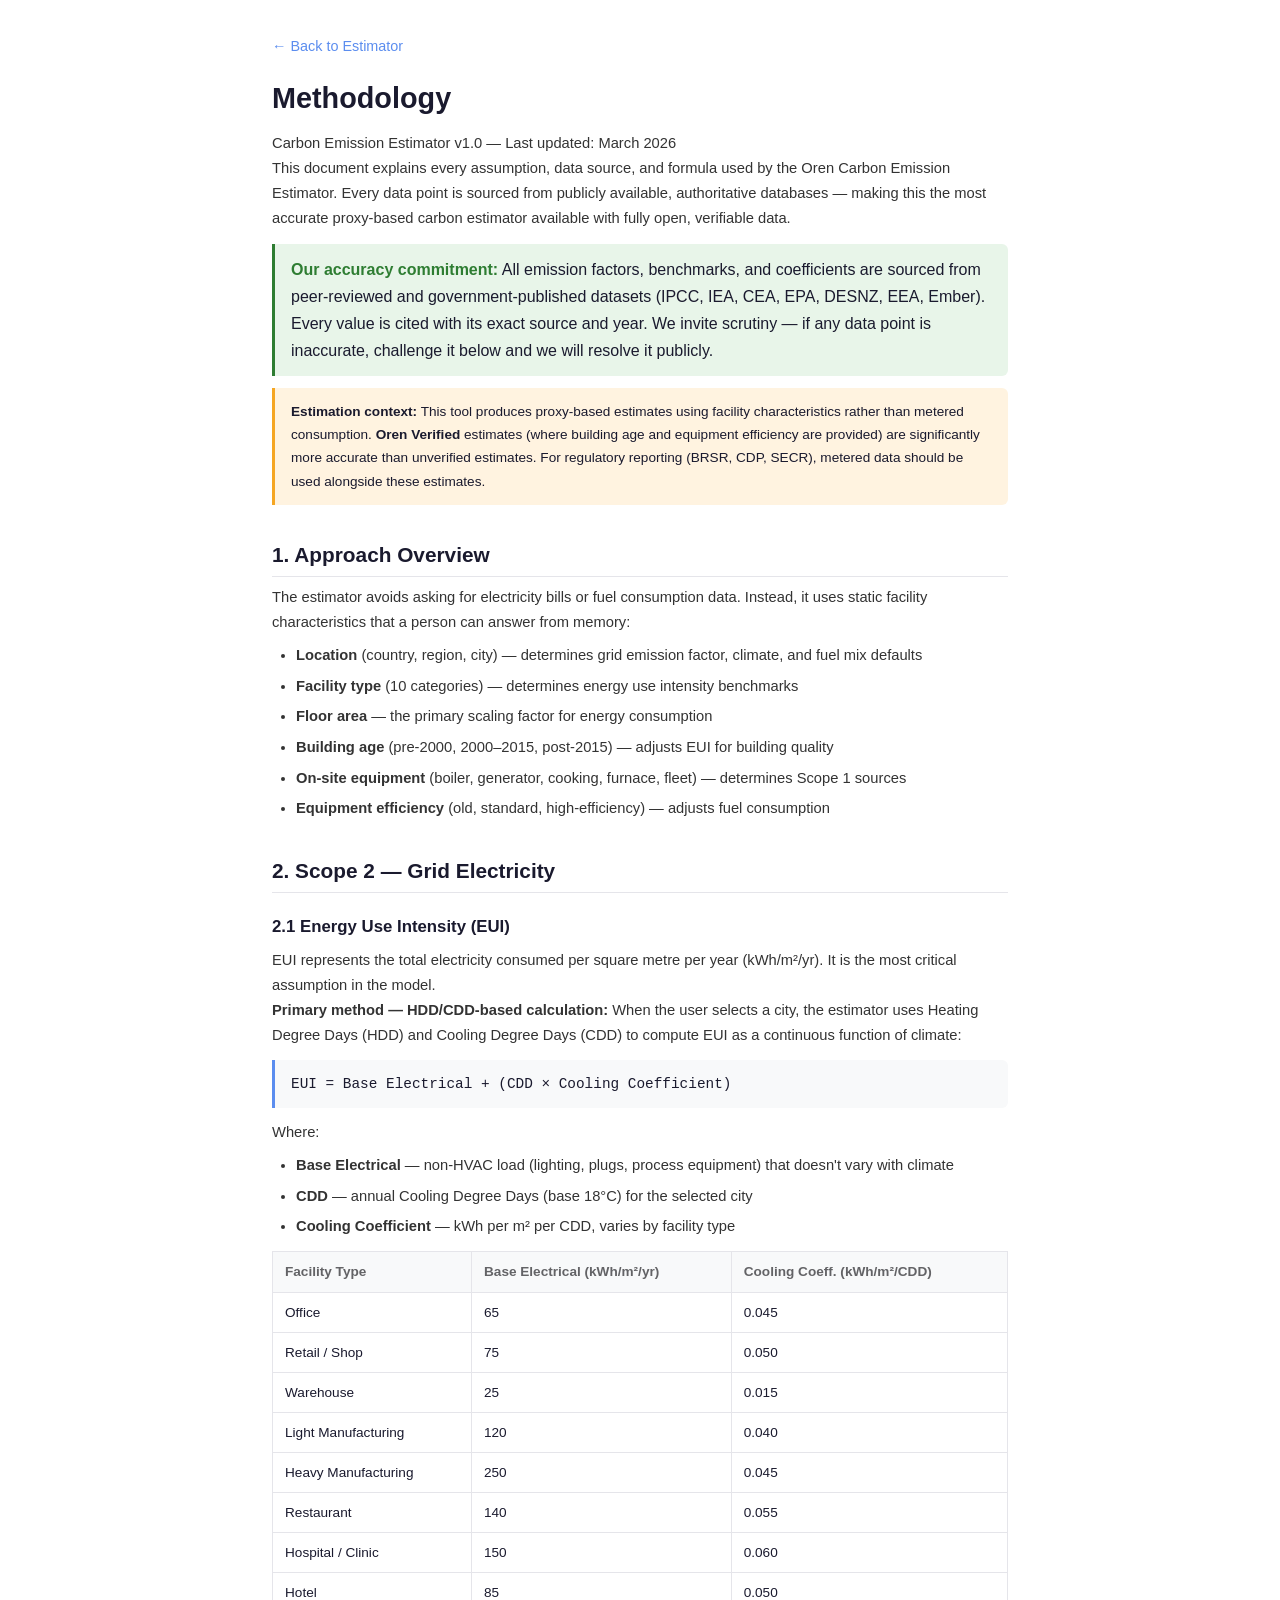
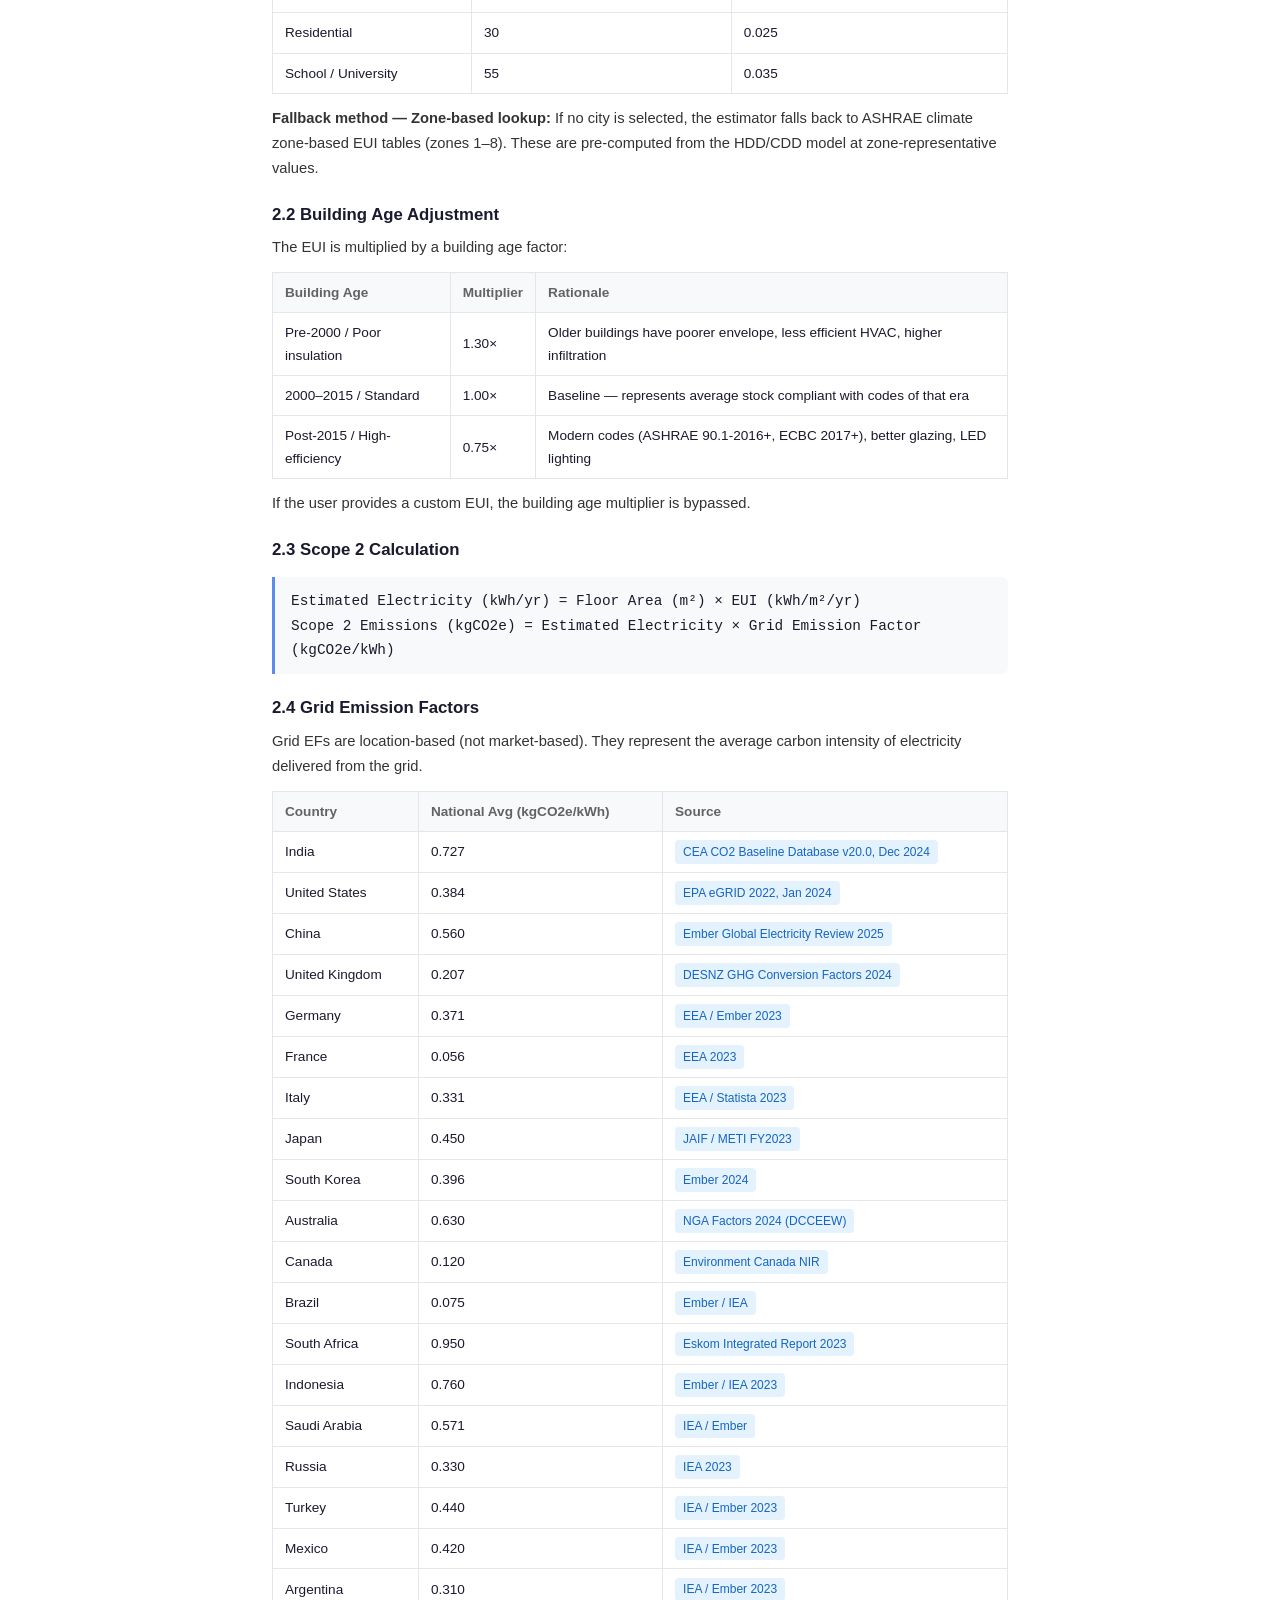
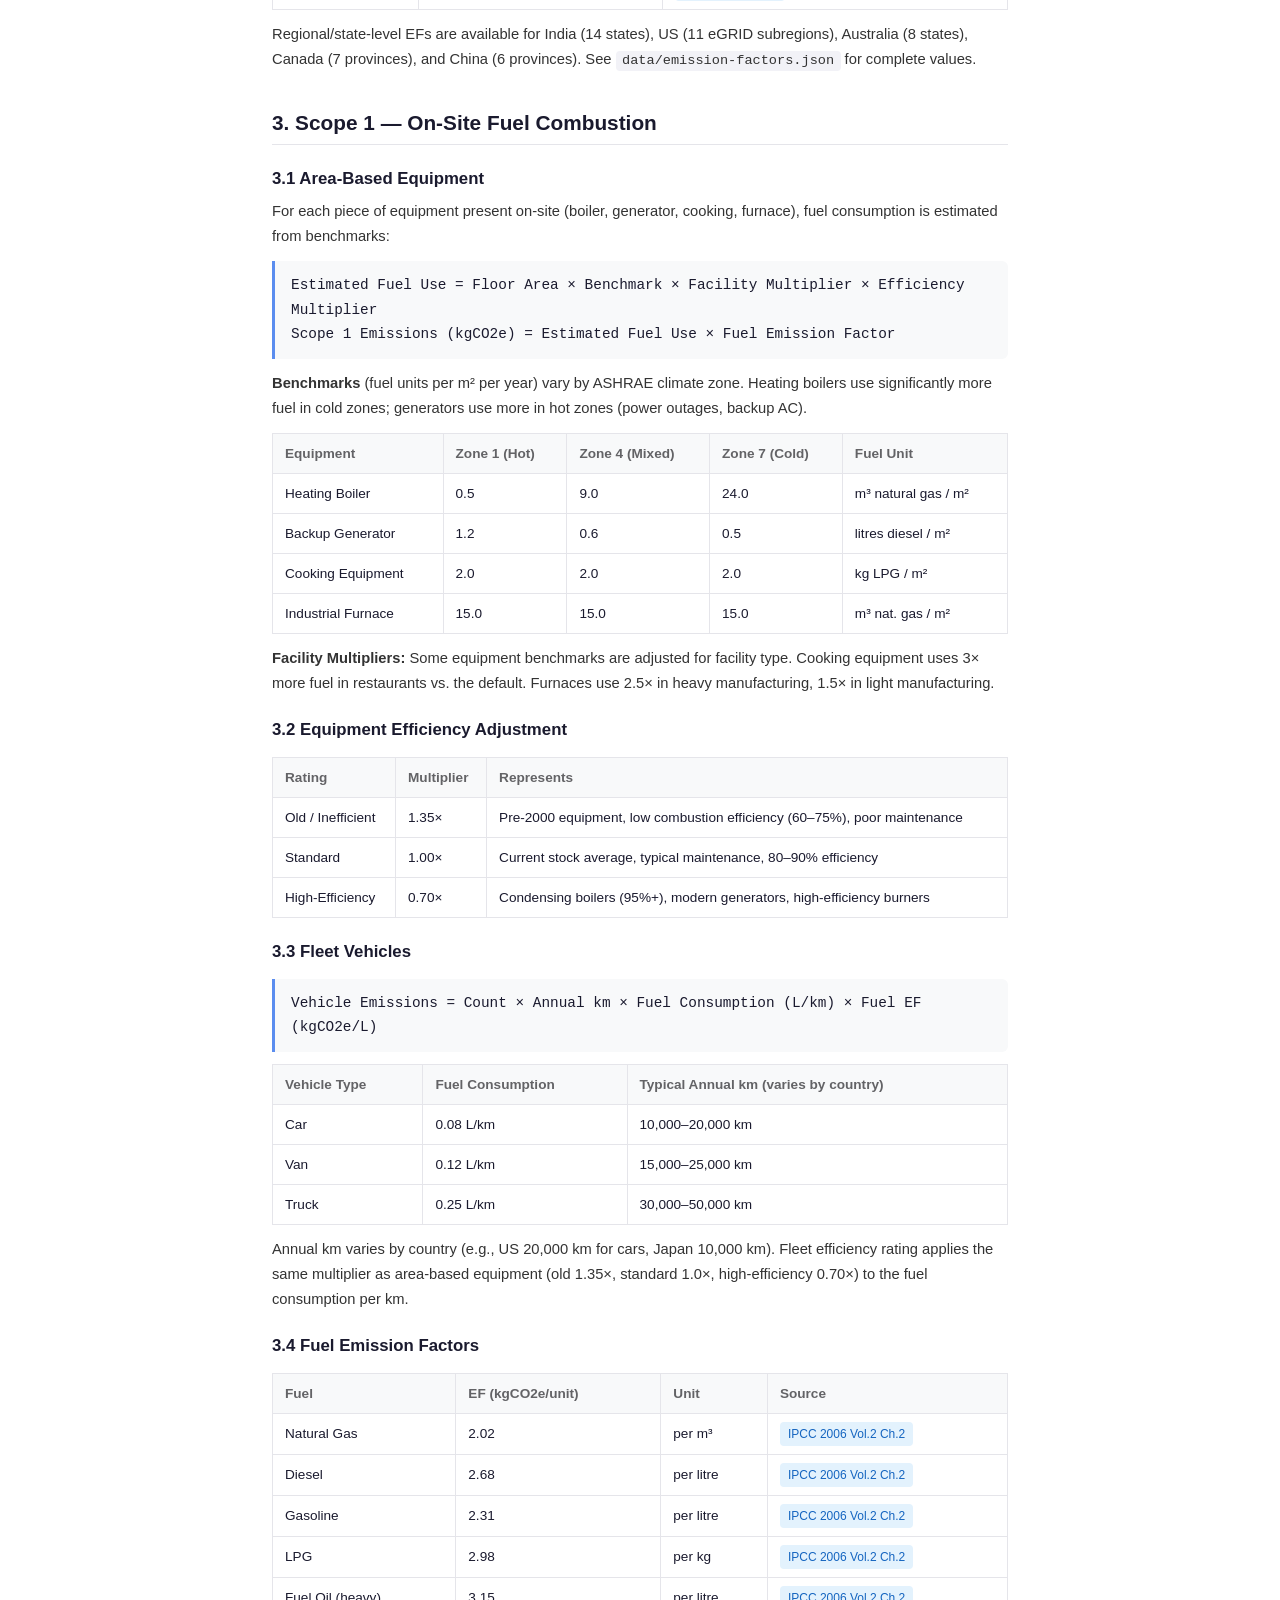
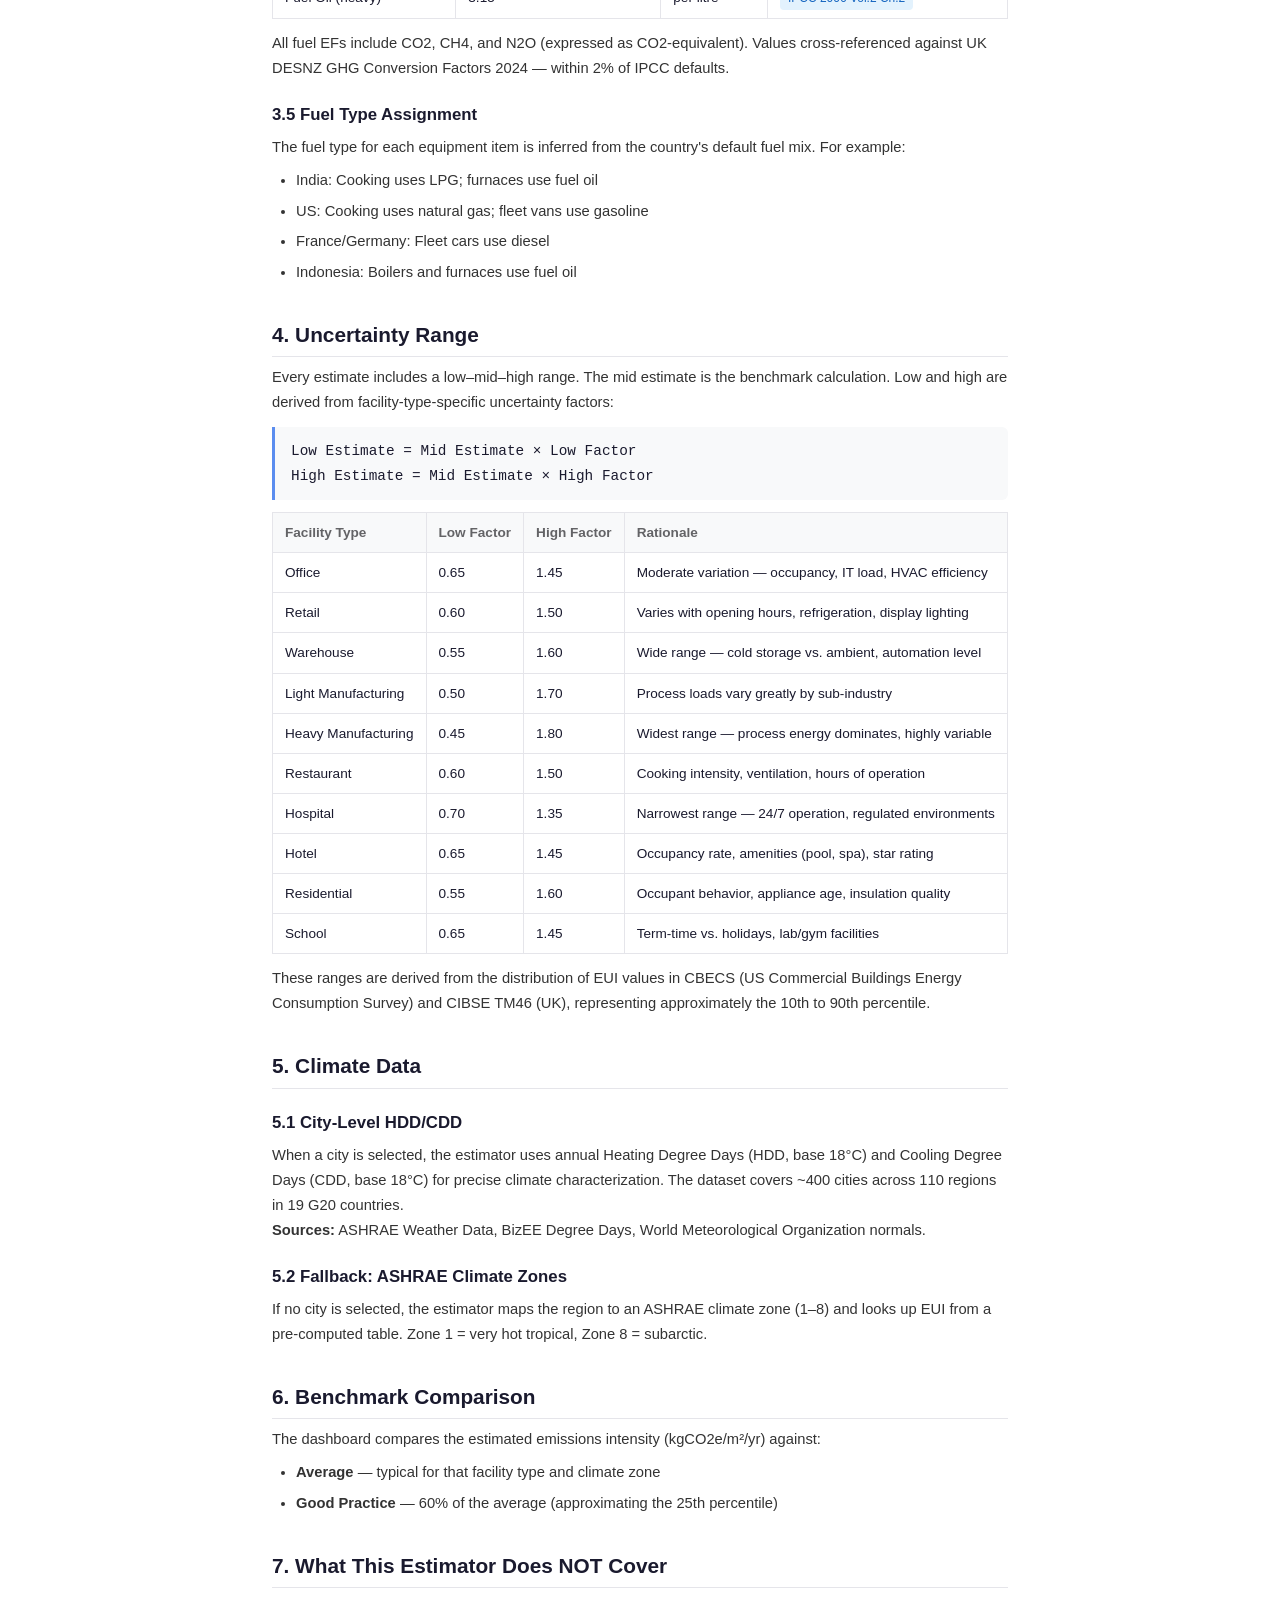
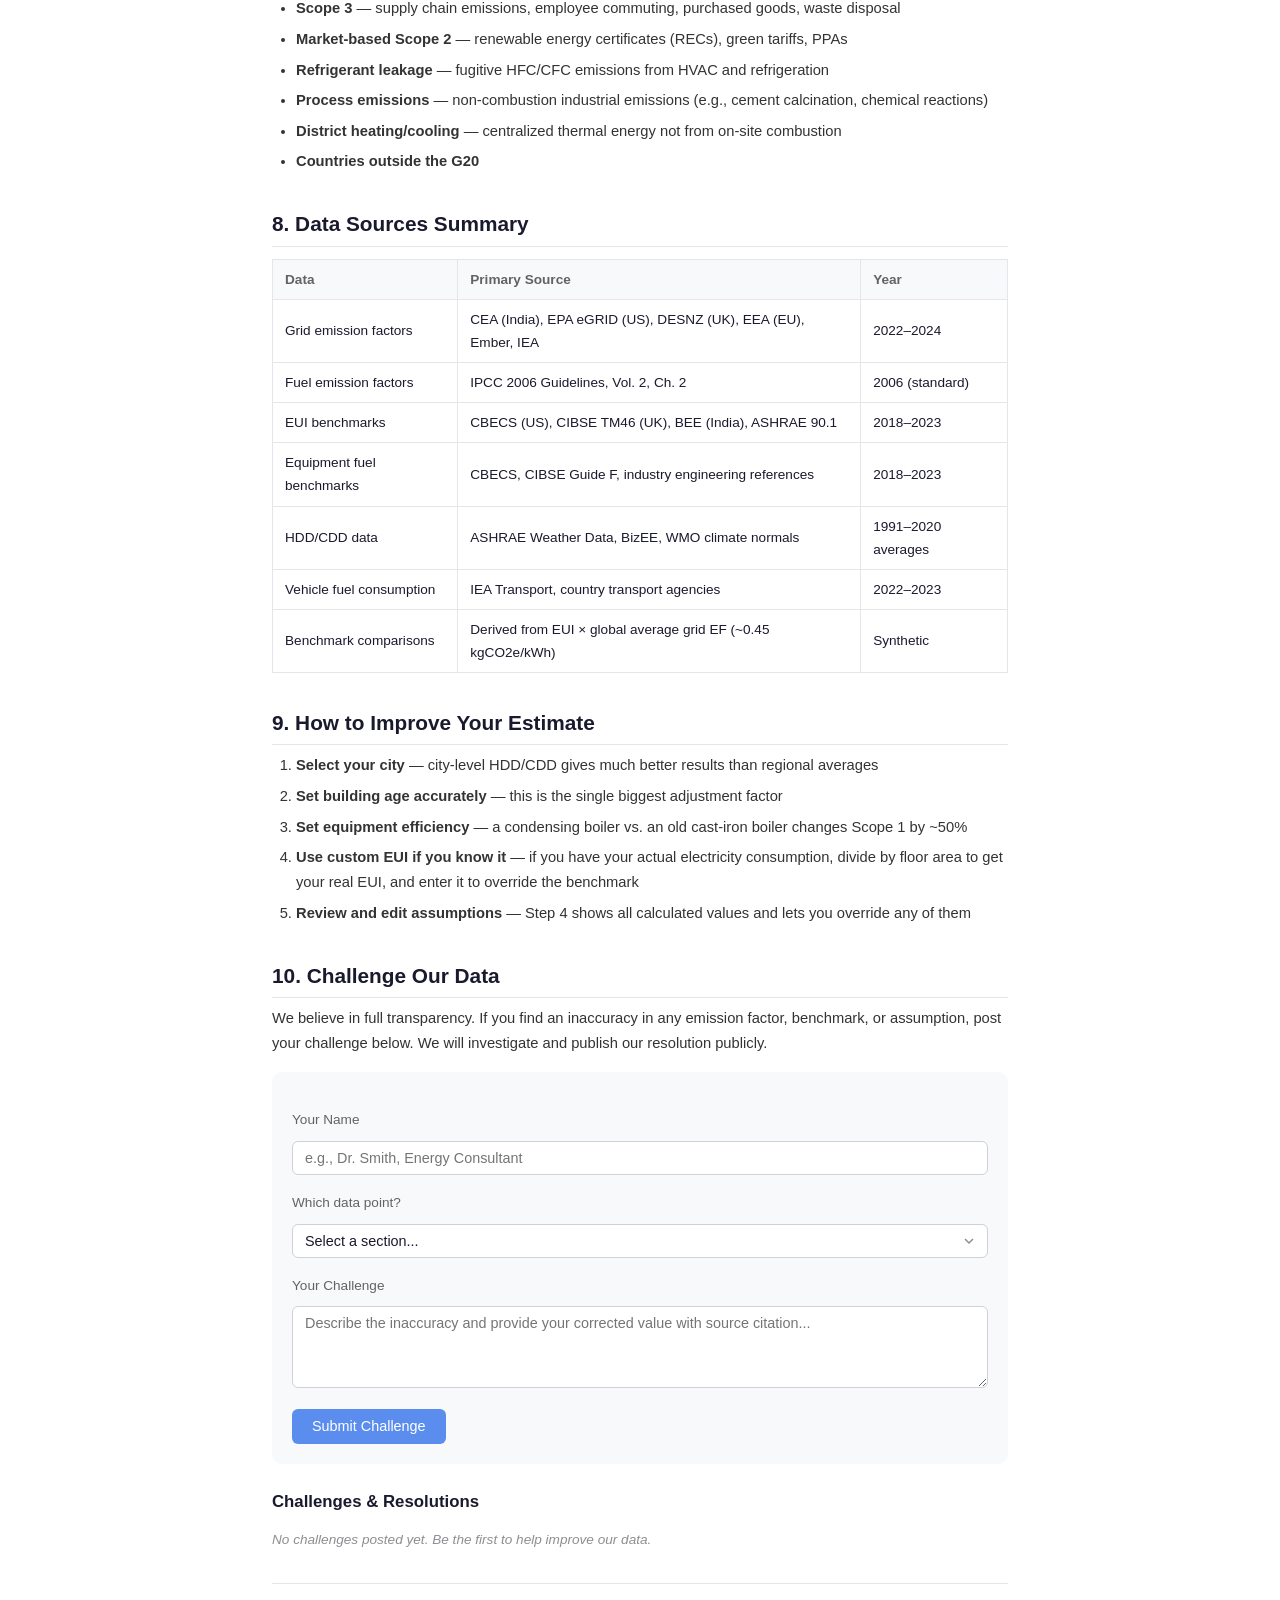
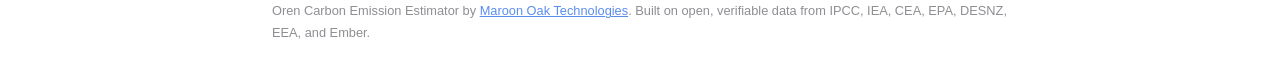
==== commit cc46d185: "feat: Oren Verified system — optional quality fields, verification badges, challenge system - Buildi" ====
--- a/methodology.html
+++ b/methodology.html
@@ -40,10 +40,14 @@
 <h1>Methodology</h1>
 <p class="version">Carbon Emission Estimator v1.0 — Last updated: March 2026</p>
 
-<p>This document explains every assumption, data source, and formula used by the Carbon Emission Estimator. The estimator calculates <strong>Scope 1</strong> (direct on-site fuel combustion) and <strong>Scope 2</strong> (purchased grid electricity) greenhouse gas emissions for commercial and residential facilities.</p>
+<p>This document explains every assumption, data source, and formula used by the Oren Carbon Emission Estimator. Every data point is sourced from publicly available, authoritative databases — making this the most accurate proxy-based carbon estimator available with fully open, verifiable data.</p>
+
+<div style="background: #E8F5E9; border-left: 3px solid #2E7D32; padding: 0.75rem 1rem; margin: 0.75rem 0; border-radius: 0 6px 6px 0;">
+    <strong style="color: #2E7D32;">Our accuracy commitment:</strong> All emission factors, benchmarks, and coefficients are sourced from peer-reviewed and government-published datasets (IPCC, IEA, CEA, EPA, DESNZ, EEA, Ember). Every value is cited with its exact source and year. We invite scrutiny — if any data point is inaccurate, challenge it below and we will resolve it publicly.
+</div>
 
 <div class="note">
-    <strong>Important limitation:</strong> This tool provides proxy-based estimates using benchmarks and averages. It does not replace metered consumption data. Estimates are suitable for initial screening and awareness, not for regulatory reporting (BRSR, CDP, SECR) or third-party audited disclosures.
+    <strong>Estimation context:</strong> This tool produces proxy-based estimates using facility characteristics rather than metered consumption. <strong>Oren Verified</strong> estimates (where building age and equipment efficiency are provided) are significantly more accurate than unverified estimates. For regulatory reporting (BRSR, CDP, SECR), metered data should be used alongside these estimates.
 </div>
 
 <h2>1. Approach Overview</h2>
@@ -292,8 +296,158 @@
     <li><strong>Review and edit assumptions</strong> — Step 4 shows all calculated values and lets you override any of them</li>
 </ol>
 
+<h2>10. Challenge Our Data</h2>
+
+<p>We believe in full transparency. If you find an inaccuracy in any emission factor, benchmark, or assumption, post your challenge below. We will investigate and publish our resolution publicly.</p>
+
+<div id="challenges-section">
+    <div id="challenge-form" style="background: #f8f9fa; border-radius: 10px; padding: 1.25rem; margin: 1rem 0;">
+        <div style="margin-bottom: 0.75rem;">
+            <label for="challenge-name" style="font-size: 0.85rem; font-weight: 500;">Your Name</label>
+            <input type="text" id="challenge-name" placeholder="e.g., Dr. Smith, Energy Consultant" style="width: 100%; padding: 0.5rem 0.75rem; border: 1.5px solid #d1d1d6; border-radius: 6px; font-size: 0.9rem; margin-top: 0.25rem;" />
+        </div>
+        <div style="margin-bottom: 0.75rem;">
+            <label for="challenge-section" style="font-size: 0.85rem; font-weight: 500;">Which data point?</label>
+            <select id="challenge-section" style="width: 100%; padding: 0.5rem 0.75rem; border: 1.5px solid #d1d1d6; border-radius: 6px; font-size: 0.9rem; margin-top: 0.25rem;">
+                <option value="">Select a section...</option>
+                <option value="grid-ef">Grid Emission Factor (specific country/region)</option>
+                <option value="fuel-ef">Fuel Emission Factor</option>
+                <option value="eui">EUI Benchmark / Base Electrical</option>
+                <option value="hdd-cdd">HDD/CDD Climate Data</option>
+                <option value="equipment">Equipment Fuel Consumption Benchmark</option>
+                <option value="vehicle">Vehicle Fuel Consumption / Annual km</option>
+                <option value="multiplier">Building Age or Efficiency Multiplier</option>
+                <option value="uncertainty">Uncertainty Range</option>
+                <option value="other">Other</option>
+            </select>
+        </div>
+        <div style="margin-bottom: 0.75rem;">
+            <label for="challenge-text" style="font-size: 0.85rem; font-weight: 500;">Your Challenge</label>
+            <textarea id="challenge-text" rows="4" placeholder="Describe the inaccuracy and provide your corrected value with source citation..." style="width: 100%; padding: 0.5rem 0.75rem; border: 1.5px solid #d1d1d6; border-radius: 6px; font-size: 0.9rem; font-family: inherit; resize: vertical; margin-top: 0.25rem;"></textarea>
+        </div>
+        <button id="submit-challenge" style="padding: 0.6rem 1.25rem; background: #5B8DEF; color: #fff; border: none; border-radius: 6px; font-size: 0.9rem; cursor: pointer;">Submit Challenge</button>
+    </div>
+
+    <div id="challenges-list" style="margin-top: 1.5rem;">
+        <h3 style="margin-bottom: 0.75rem;">Challenges & Resolutions</h3>
+        <div id="challenges-container">
+            <p style="color: #8e8e93; font-style: italic; font-size: 0.85rem;">No challenges posted yet. Be the first to help improve our data.</p>
+        </div>
+    </div>
+</div>
+
+<script>
+// Local-storage-backed challenge system
+const STORAGE_KEY = 'oren_methodology_challenges';
+
+function loadChallenges() {
+    try {
+        return JSON.parse(localStorage.getItem(STORAGE_KEY)) || [];
+    } catch { return []; }
+}
+
+function saveChallenges(challenges) {
+    localStorage.setItem(STORAGE_KEY, JSON.stringify(challenges));
+}
+
+function renderChallenges() {
+    const challenges = loadChallenges();
+    const container = document.getElementById('challenges-container');
+
+    if (challenges.length === 0) {
+        container.innerHTML = '<p style="color: #8e8e93; font-style: italic; font-size: 0.85rem;">No challenges posted yet. Be the first to help improve our data.</p>';
+        return;
+    }
+
+    container.innerHTML = challenges.map((c, i) => `
+        <div style="border: 1px solid #e5e5ea; border-radius: 8px; padding: 1rem; margin-bottom: 0.75rem; ${c.resolved ? 'background: #F1F8E9;' : ''}">
+            <div style="display: flex; justify-content: space-between; align-items: start; margin-bottom: 0.5rem;">
+                <div>
+                    <strong style="font-size: 0.9rem;">${escapeHtml(c.name)}</strong>
+                    <span style="font-size: 0.75rem; color: #8e8e93; margin-left: 0.5rem;">${c.date}</span>
+                </div>
+                <span style="font-size: 0.72rem; padding: 0.15rem 0.5rem; border-radius: 4px; font-weight: 600; ${c.resolved
+                    ? 'background: #E8F5E9; color: #2E7D32;'
+                    : 'background: #FFF3E0; color: #E65100;'
+                }">${c.resolved ? 'RESOLVED' : 'OPEN'}</span>
+            </div>
+            <div style="font-size: 0.82rem; color: #636366; margin-bottom: 0.25rem;">
+                <strong>Section:</strong> ${escapeHtml(c.section)}
+            </div>
+            <p style="font-size: 0.85rem; margin: 0.5rem 0;">${escapeHtml(c.text)}</p>
+            ${c.resolution ? `
+                <div style="background: #E8F5E9; border-radius: 6px; padding: 0.6rem 0.8rem; margin-top: 0.5rem;">
+                    <strong style="font-size: 0.8rem; color: #2E7D32;">Resolution:</strong>
+                    <p style="font-size: 0.85rem; margin: 0.25rem 0 0 0;">${escapeHtml(c.resolution)}</p>
+                </div>
+            ` : `
+                <div style="margin-top: 0.5rem;">
+                    <input type="text" class="resolution-input" data-index="${i}" placeholder="Add resolution..." style="width: calc(100% - 90px); padding: 0.4rem 0.6rem; border: 1px solid #d1d1d6; border-radius: 4px; font-size: 0.82rem;" />
+                    <button class="resolve-btn" data-index="${i}" style="padding: 0.4rem 0.6rem; background: #34C759; color: #fff; border: none; border-radius: 4px; font-size: 0.8rem; cursor: pointer; margin-left: 0.25rem;">Resolve</button>
+                </div>
+            `}
+        </div>
+    `).join('');
+
+    // Bind resolve buttons
+    container.querySelectorAll('.resolve-btn').forEach(btn => {
+        btn.addEventListener('click', () => {
+            const idx = parseInt(btn.dataset.index);
+            const input = container.querySelector(`.resolution-input[data-index="${idx}"]`);
+            if (input && input.value.trim()) {
+                const challenges = loadChallenges();
+                challenges[idx].resolved = true;
+                challenges[idx].resolution = input.value.trim();
+                challenges[idx].resolvedDate = new Date().toLocaleDateString();
+                saveChallenges(challenges);
+                renderChallenges();
+            }
+        });
+    });
+}
+
+function escapeHtml(str) {
+    const div = document.createElement('div');
+    div.textContent = str;
+    return div.innerHTML;
+}
+
+document.getElementById('submit-challenge').addEventListener('click', () => {
+    const name = document.getElementById('challenge-name').value.trim();
+    const section = document.getElementById('challenge-section').value;
+    const text = document.getElementById('challenge-text').value.trim();
+
+    if (!name || !section || !text) {
+        alert('Please fill in all fields.');
+        return;
+    }
+
+    const challenges = loadChallenges();
+    challenges.unshift({
+        name,
+        section: document.getElementById('challenge-section').selectedOptions[0].text,
+        sectionKey: section,
+        text,
+        date: new Date().toLocaleDateString(),
+        resolved: false,
+        resolution: null
+    });
+    saveChallenges(challenges);
+
+    // Clear form
+    document.getElementById('challenge-name').value = '';
+    document.getElementById('challenge-section').value = '';
+    document.getElementById('challenge-text').value = '';
+
+    renderChallenges();
+});
+
+// Initial render
+renderChallenges();
+</script>
+
 <p style="margin-top: 2rem; padding-top: 1rem; border-top: 1px solid #e5e5ea; color: #8e8e93; font-size: 0.8rem;">
-    All data files and calculation logic are open source. See <code>data/</code> for JSON data files and <code>js/calculator.js</code> for formulas.
+    Oren Carbon Emission Estimator by <a href="https://maroonoak.com" target="_blank" style="color: #5B8DEF;">Maroon Oak Technologies</a>. Built on open, verifiable data from IPCC, IEA, CEA, EPA, DESNZ, EEA, and Ember.
 </p>
 
 </div>
--- a/css/styles.css
+++ b/css/styles.css
@@ -671,6 +671,86 @@
     padding: 1rem 0;
 }
 
+/* ── Oren Verified Prompts ── */
+.oren-verified-section {
+    margin-top: 1rem;
+}
+
+.oren-verified-prompt {
+    display: flex;
+    align-items: center;
+    gap: 0.6rem;
+    padding: 0.7rem 1rem;
+    background: linear-gradient(135deg, #E8F5E9, #F1F8E9);
+    border: 1.5px solid #81C784;
+    border-radius: 10px;
+    flex-wrap: wrap;
+}
+
+.oren-verified-prompt span {
+    font-size: 0.82rem;
+    color: #2E7D32;
+}
+
+.oren-badge {
+    display: inline-block;
+    background: #2E7D32;
+    color: #fff;
+    padding: 0.15rem 0.6rem;
+    border-radius: 4px;
+    font-size: 0.72rem;
+    font-weight: 700;
+    text-transform: uppercase;
+    letter-spacing: 0.5px;
+    white-space: nowrap;
+}
+
+/* ── Dashboard Verification Badge ── */
+.verification-badge {
+    display: flex;
+    align-items: center;
+    justify-content: center;
+    gap: 0.5rem;
+    padding: 0.5rem 1rem;
+    border-radius: 8px;
+    font-size: 0.85rem;
+    font-weight: 500;
+    margin-bottom: 1rem;
+}
+
+.verification-badge.verified {
+    background: #E8F5E9;
+    color: #2E7D32;
+    border: 1px solid #81C784;
+}
+
+.verification-badge.partial {
+    background: #FFF8E1;
+    color: #F57F17;
+    border: 1px solid #FFD54F;
+}
+
+.verification-badge.unverified {
+    background: #FBE9E7;
+    color: #BF360C;
+    border: 1px solid #FFAB91;
+}
+
+.verification-icon {
+    font-size: 1.1rem;
+}
+
+.verification-link {
+    margin-left: auto;
+    font-size: 0.78rem;
+    color: inherit;
+    opacity: 0.8;
+}
+
+.verification-link:hover {
+    opacity: 1;
+}
+
 /* ── Error ── */
 .error {
     color: #FF3B30;
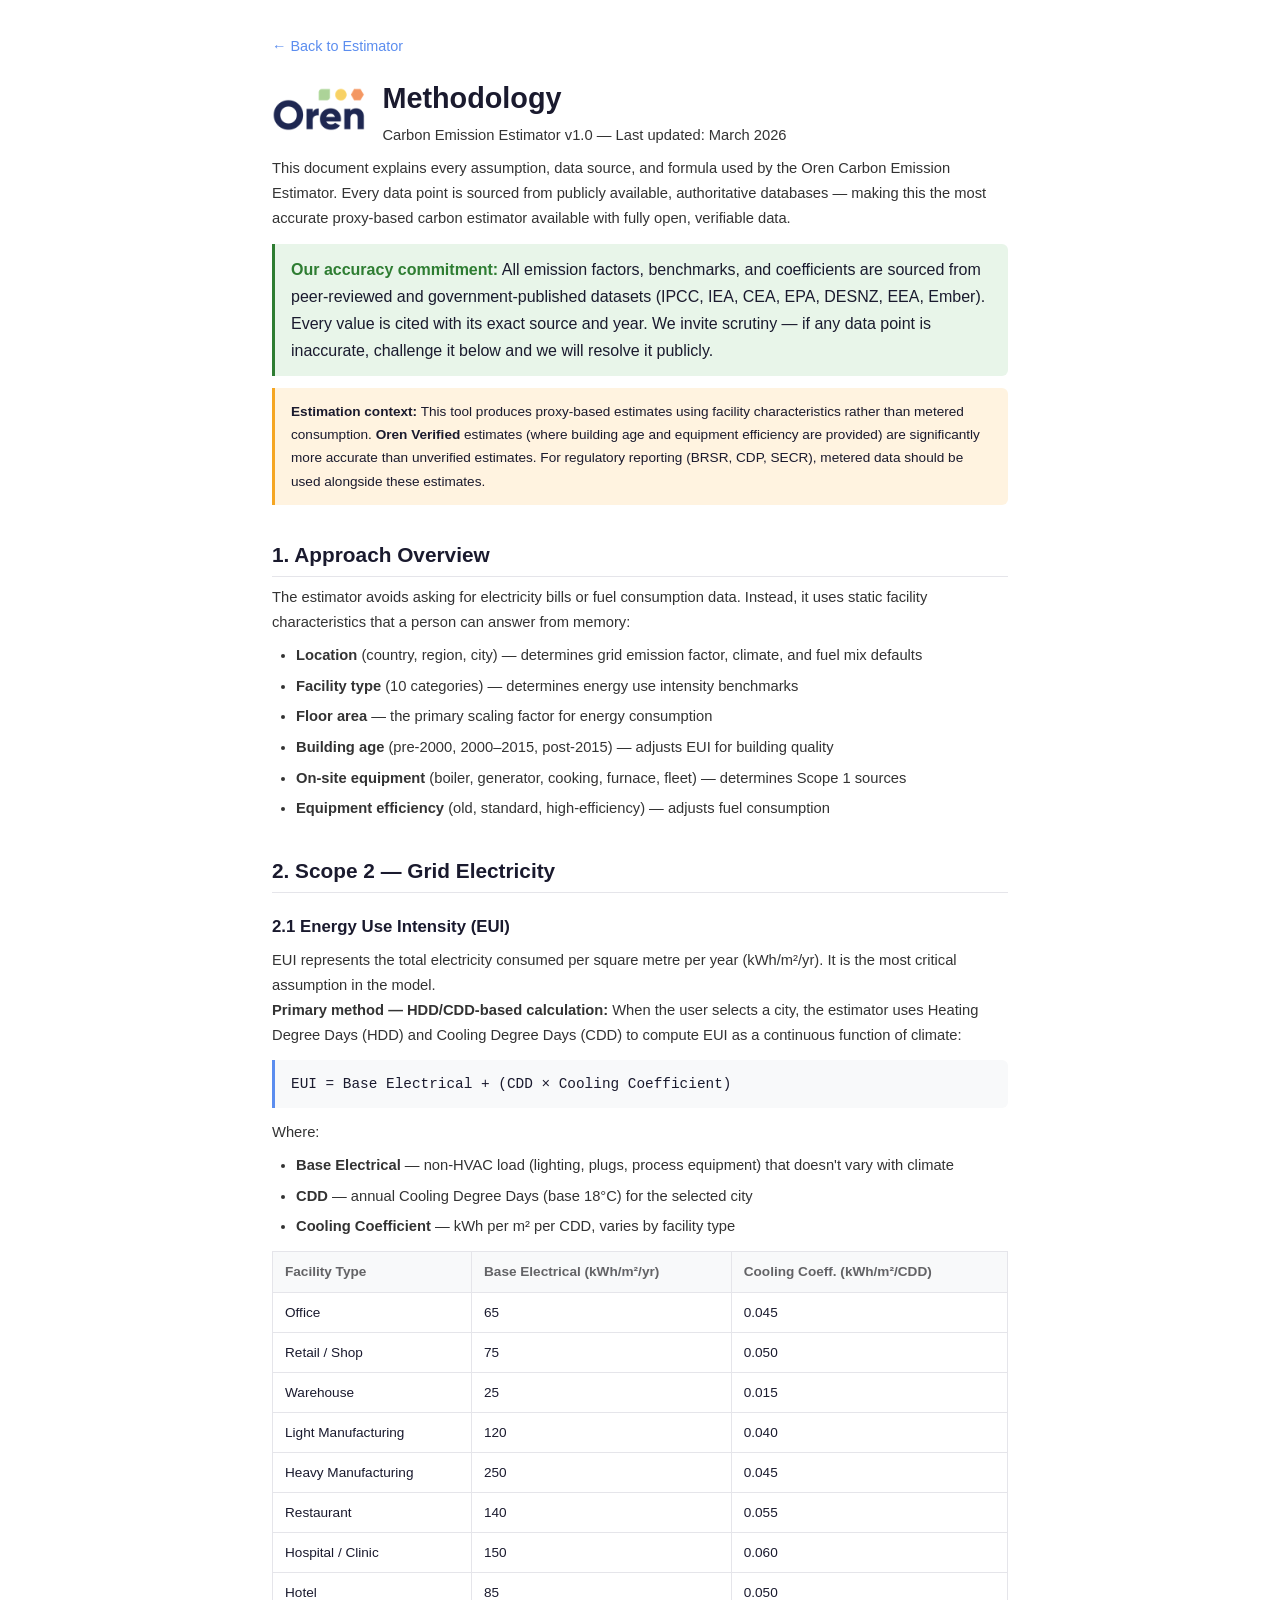
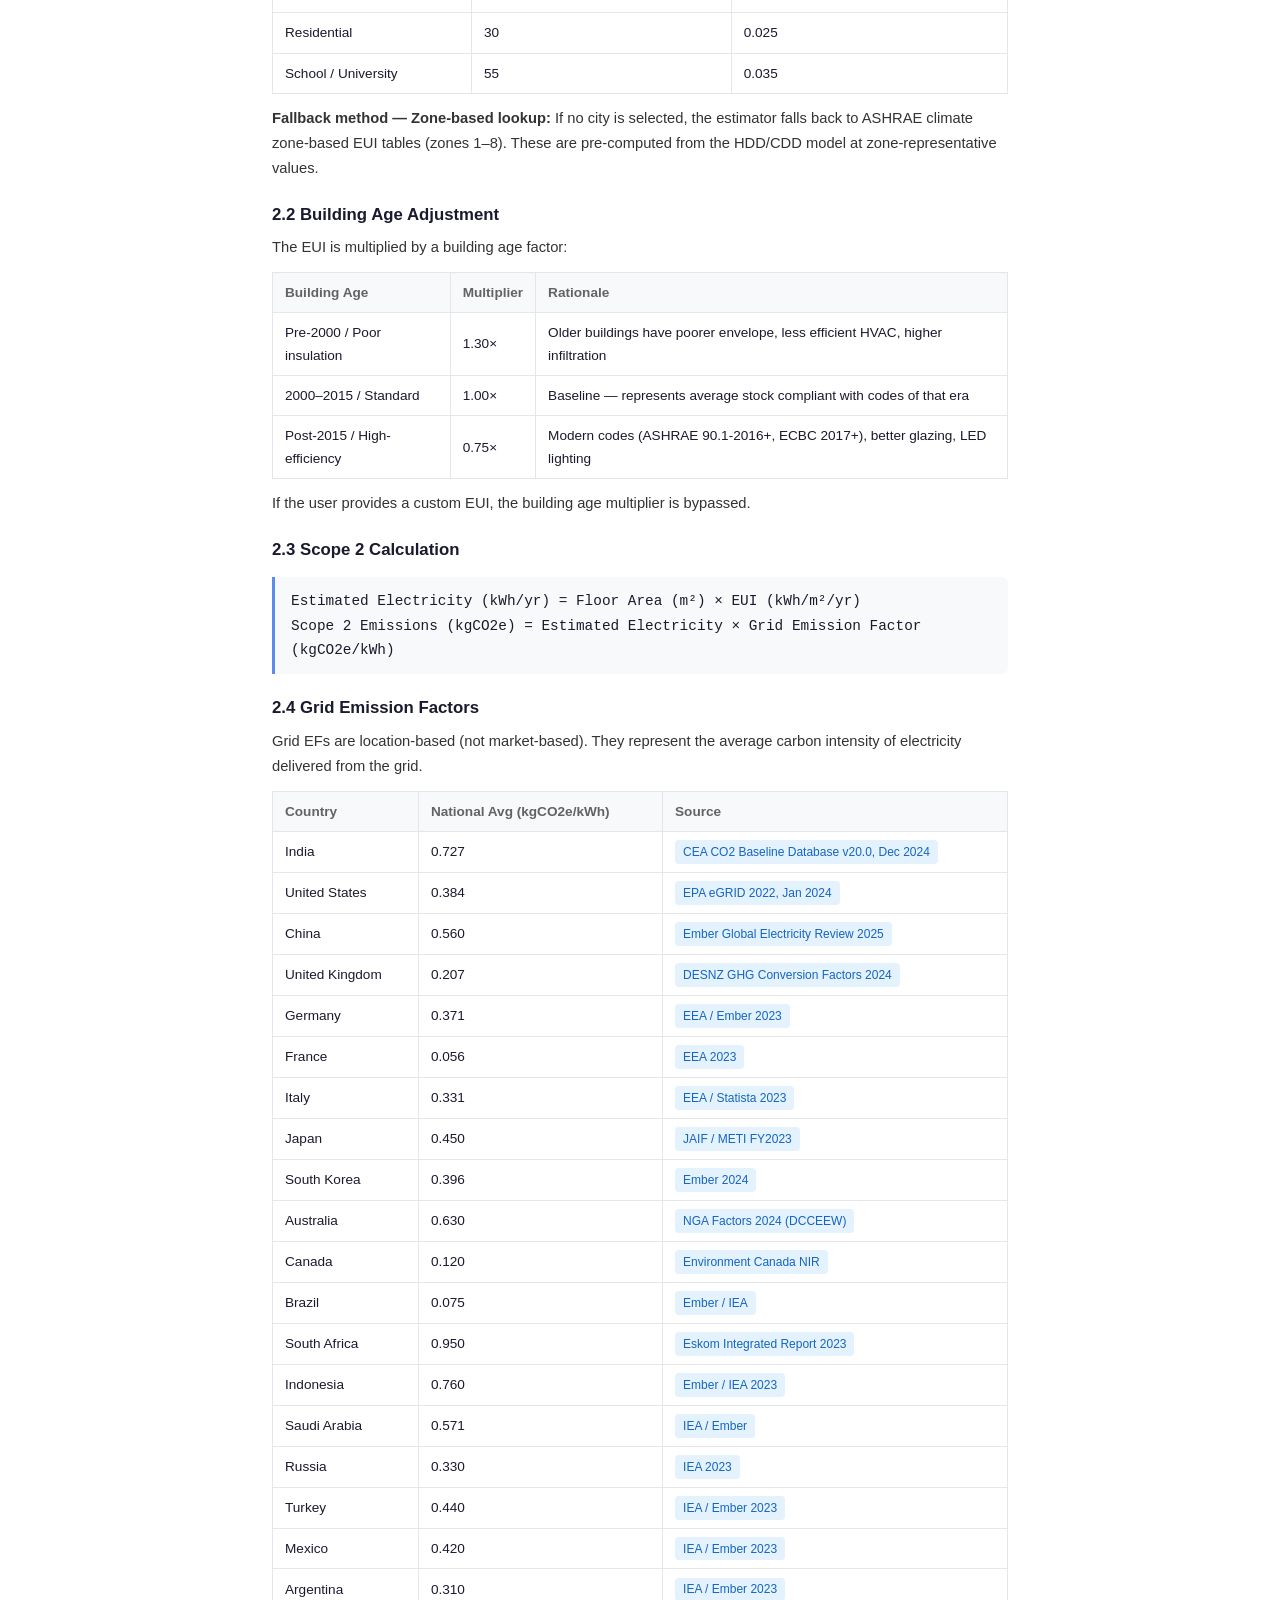
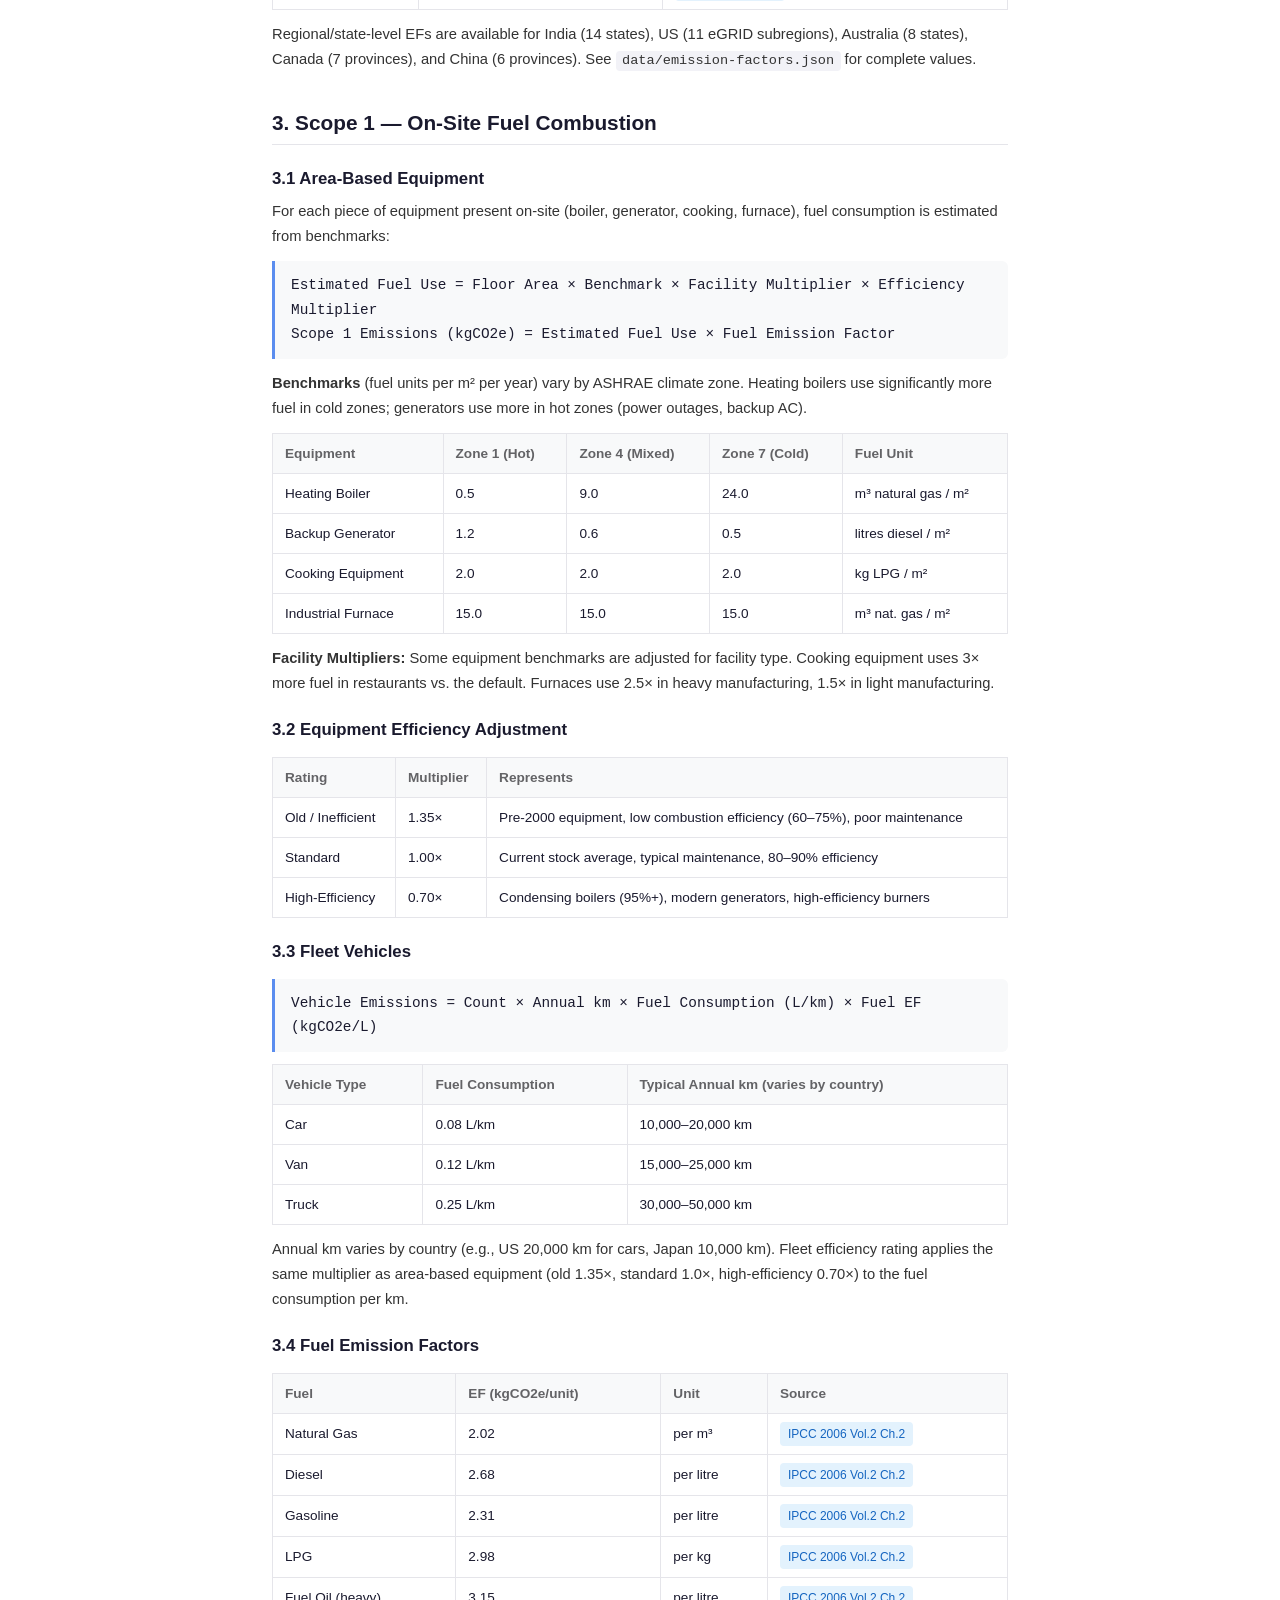
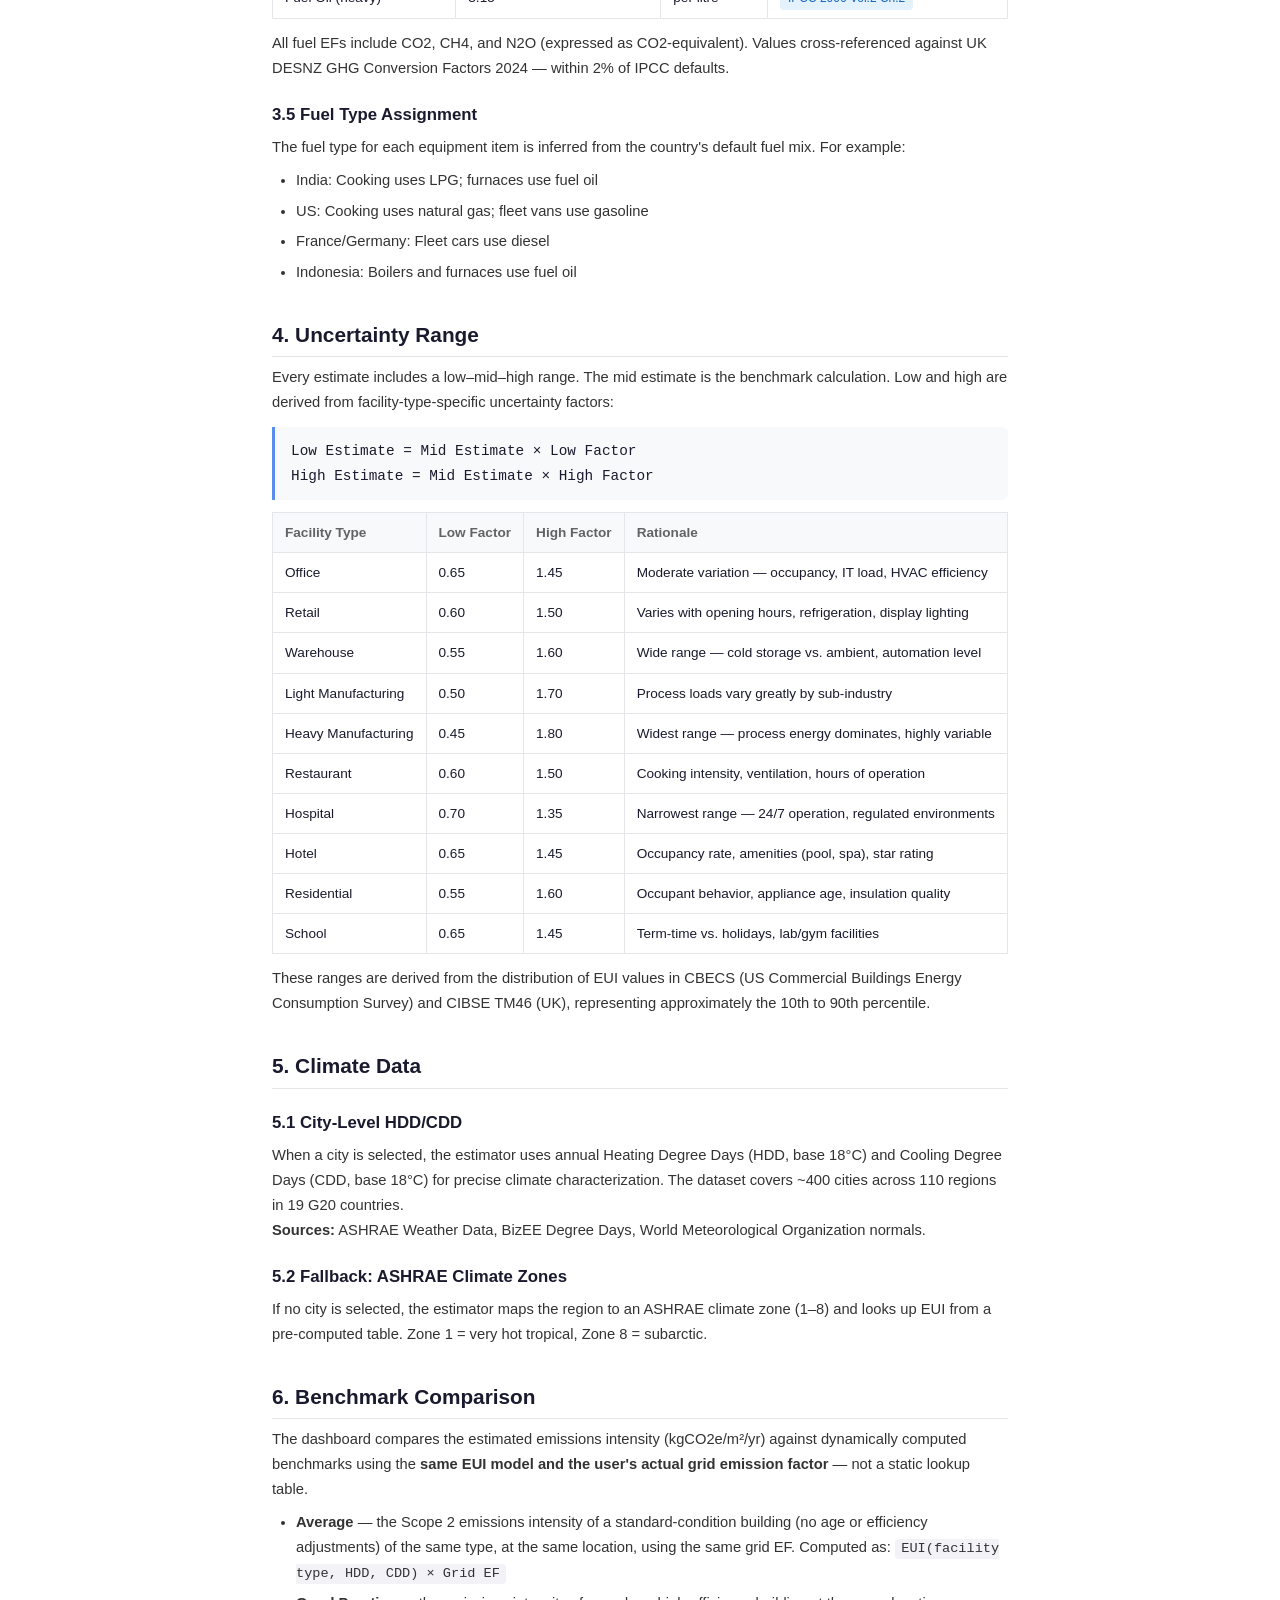
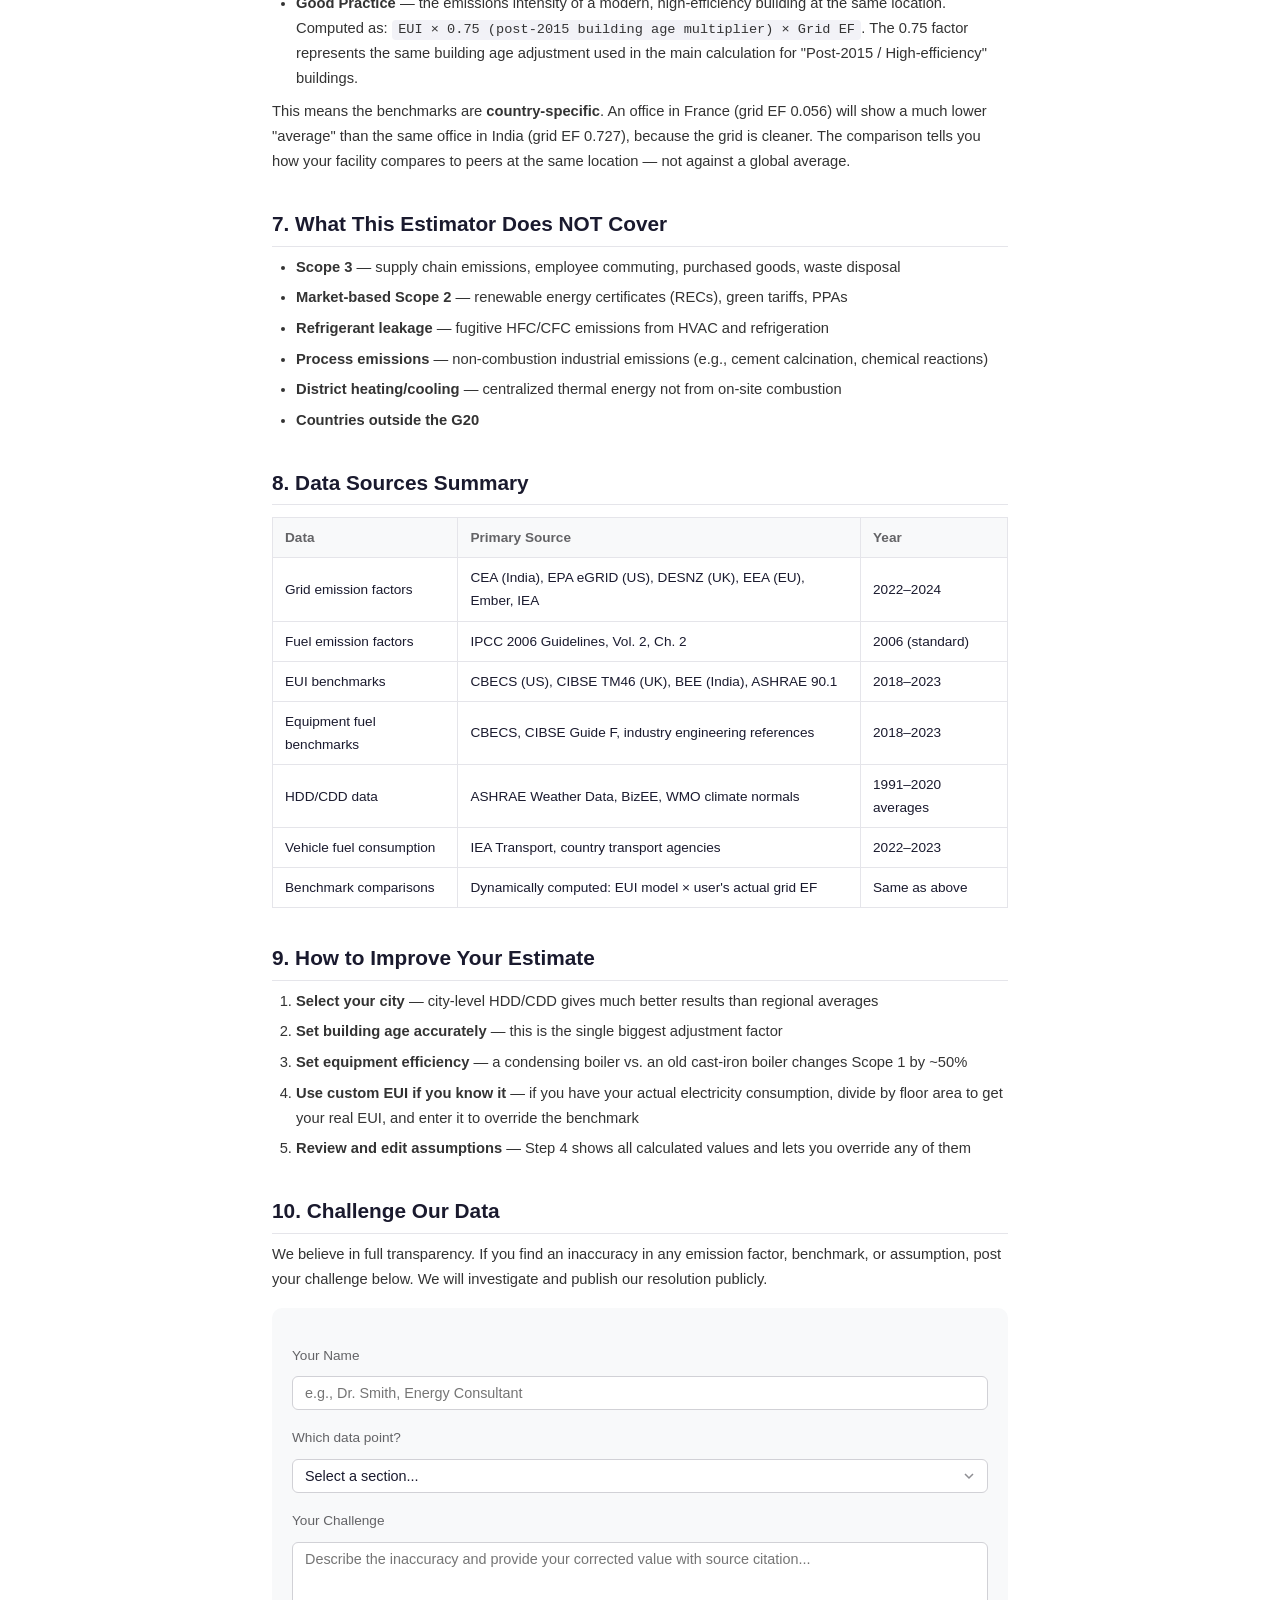
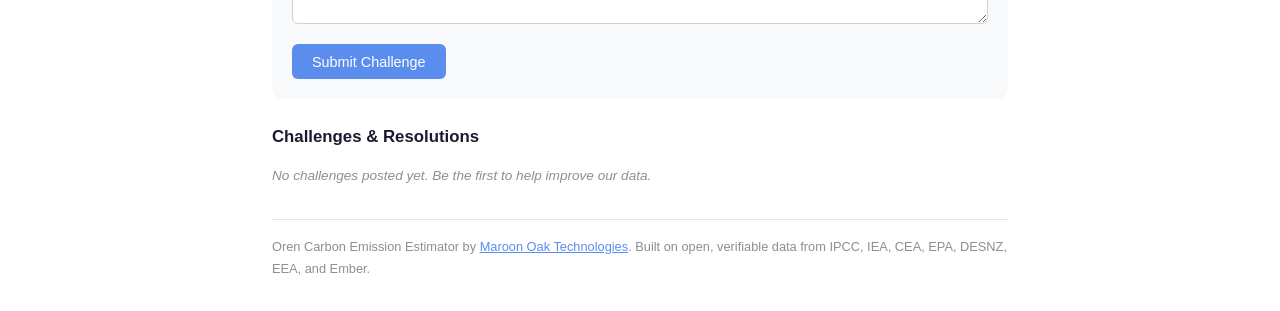
==== commit 7a5f5fbb: "fix: replace synthetic benchmarks with dynamic computation + add Oren logo Benchmark comparison now " ====
--- a/methodology.html
+++ b/methodology.html
@@ -37,8 +37,13 @@
 
 <a href="index.html" class="back-link">&larr; Back to Estimator</a>
 
-<h1>Methodology</h1>
-<p class="version">Carbon Emission Estimator v1.0 — Last updated: March 2026</p>
+<div style="display: flex; align-items: center; gap: 1rem; margin-bottom: 0.5rem;">
+    <img src="svg/oren-logo.png" alt="Oren" style="height: 48px;" />
+    <div>
+        <h1 style="margin: 0;">Methodology</h1>
+        <p class="version" style="margin: 0;">Carbon Emission Estimator v1.0 — Last updated: March 2026</p>
+    </div>
+</div>
 
 <p>This document explains every assumption, data source, and formula used by the Oren Carbon Emission Estimator. Every data point is sourced from publicly available, authoritative databases — making this the most accurate proxy-based carbon estimator available with fully open, verifiable data.</p>
 
@@ -256,11 +261,14 @@
 
 <h2>6. Benchmark Comparison</h2>
 
-<p>The dashboard compares the estimated emissions intensity (kgCO2e/m²/yr) against:</p>
+<p>The dashboard compares the estimated emissions intensity (kgCO2e/m²/yr) against dynamically computed benchmarks using the <strong>same EUI model and the user's actual grid emission factor</strong> — not a static lookup table.</p>
+
 <ul>
-    <li><strong>Average</strong> — typical for that facility type and climate zone</li>
-    <li><strong>Good Practice</strong> — 60% of the average (approximating the 25th percentile)</li>
+    <li><strong>Average</strong> — the Scope 2 emissions intensity of a standard-condition building (no age or efficiency adjustments) of the same type, at the same location, using the same grid EF. Computed as: <code>EUI(facility type, HDD, CDD) × Grid EF</code></li>
+    <li><strong>Good Practice</strong> — the emissions intensity of a modern, high-efficiency building at the same location. Computed as: <code>EUI × 0.75 (post-2015 building age multiplier) × Grid EF</code>. The 0.75 factor represents the same building age adjustment used in the main calculation for "Post-2015 / High-efficiency" buildings.</li>
 </ul>
+
+<p>This means the benchmarks are <strong>country-specific</strong>. An office in France (grid EF 0.056) will show a much lower "average" than the same office in India (grid EF 0.727), because the grid is cleaner. The comparison tells you how your facility compares to peers at the same location — not against a global average.</p>
 
 <h2>7. What This Estimator Does NOT Cover</h2>
 
@@ -283,7 +291,7 @@
     <tr><td>Equipment fuel benchmarks</td><td>CBECS, CIBSE Guide F, industry engineering references</td><td>2018–2023</td></tr>
     <tr><td>HDD/CDD data</td><td>ASHRAE Weather Data, BizEE, WMO climate normals</td><td>1991–2020 averages</td></tr>
     <tr><td>Vehicle fuel consumption</td><td>IEA Transport, country transport agencies</td><td>2022–2023</td></tr>
-    <tr><td>Benchmark comparisons</td><td>Derived from EUI × global average grid EF (~0.45 kgCO2e/kWh)</td><td>Synthetic</td></tr>
+    <tr><td>Benchmark comparisons</td><td>Dynamically computed: EUI model × user's actual grid EF</td><td>Same as above</td></tr>
 </table>
 
 <h2>9. How to Improve Your Estimate</h2>
@@ -447,7 +455,7 @@
 </script>
 
 <p style="margin-top: 2rem; padding-top: 1rem; border-top: 1px solid #e5e5ea; color: #8e8e93; font-size: 0.8rem;">
-    Oren Carbon Emission Estimator by <a href="https://maroonoak.com" target="_blank" style="color: #5B8DEF;">Maroon Oak Technologies</a>. Built on open, verifiable data from IPCC, IEA, CEA, EPA, DESNZ, EEA, and Ember.
+    Oren Carbon Emission Estimator by <a href="https://www.orennow.com" target="_blank" style="color: #5B8DEF;">Maroon Oak Technologies</a>. Built on open, verifiable data from IPCC, IEA, CEA, EPA, DESNZ, EEA, and Ember.
 </p>
 
 </div>
--- a/css/styles.css
+++ b/css/styles.css
@@ -619,12 +619,28 @@
 .bench-diff.above, .diff-above { color: #FF3B30; }
 .bench-diff.below, .diff-below { color: #34C759; }
 
+.bench-note {
+    font-size: 0.7rem;
+    color: #AEAEB2;
+    margin-top: 0.25rem;
+    font-style: italic;
+}
+
 /* ── Assumptions Panel ── */
 .collapsible-header {
     cursor: pointer;
     display: flex;
     justify-content: space-between;
     align-items: center;
+    width: 100%;
+    background: none;
+    border: none;
+    padding: 0.5rem 0;
+    font-size: 0.95rem;
+    font-weight: 600;
+    color: #1a1a2e;
+    font-family: inherit;
+    text-align: left;
 }
 
 .toggle-icon {
@@ -794,26 +810,102 @@
 }
 
 /* ── Print styles for PDF export ── */
+/* ── Print-only elements ── */
+.print-only {
+    display: none !important;
+}
+
+.no-print {
+    /* visible on screen */
+}
+
 @media print {
-    #wizard-panel, #visual-panel, .btn-primary, .btn-secondary, .btn-text, .dash-export {
+    * {
+        -webkit-print-color-adjust: exact !important;
+        print-color-adjust: exact !important;
+    }
+
+    body {
+        background: #fff;
+        font-size: 11px;
+    }
+
+    #wizard-panel, #visual-panel, .no-print {
         display: none !important;
+    }
+
+    .print-only {
+        display: block !important;
+    }
+
+    #app {
+        display: block;
     }
 
     #dashboard {
         display: block !important;
+        grid-column: 1 / -1;
     }
 
     .dashboard-wrapper {
         padding: 0;
+        max-width: 100%;
+    }
+
+    /* Report header with Oren branding */
+    .report-header {
+        display: flex !important;
+        justify-content: space-between;
+        align-items: center;
+        padding-bottom: 0.75rem;
+        margin-bottom: 1rem;
+        border-bottom: 2px solid #2E7D32;
+    }
+
+    .report-footer {
+        margin-top: 2rem;
+    }
+
+    .dash-headline {
+        box-shadow: none;
+        border: 2px solid #e5e5ea;
+        page-break-inside: avoid;
     }
 
     .dash-card {
         box-shadow: none;
         border: 1px solid #e5e5ea;
         break-inside: avoid;
+        page-break-inside: avoid;
+    }
+
+    .dash-grid {
+        grid-template-columns: 1fr 1fr;
     }
 
     .collapsed-content {
         max-height: none !important;
-    }
-}
+        overflow: visible !important;
+    }
+
+    .collapsible-icon {
+        display: none;
+    }
+
+    .verification-badge {
+        border-width: 2px;
+    }
+
+    .headline-number {
+        font-size: 2.5rem;
+    }
+
+    /* Clean table printing */
+    .facility-table, .assumptions-table {
+        font-size: 10px;
+    }
+
+    a[href]::after {
+        content: none;
+    }
+}
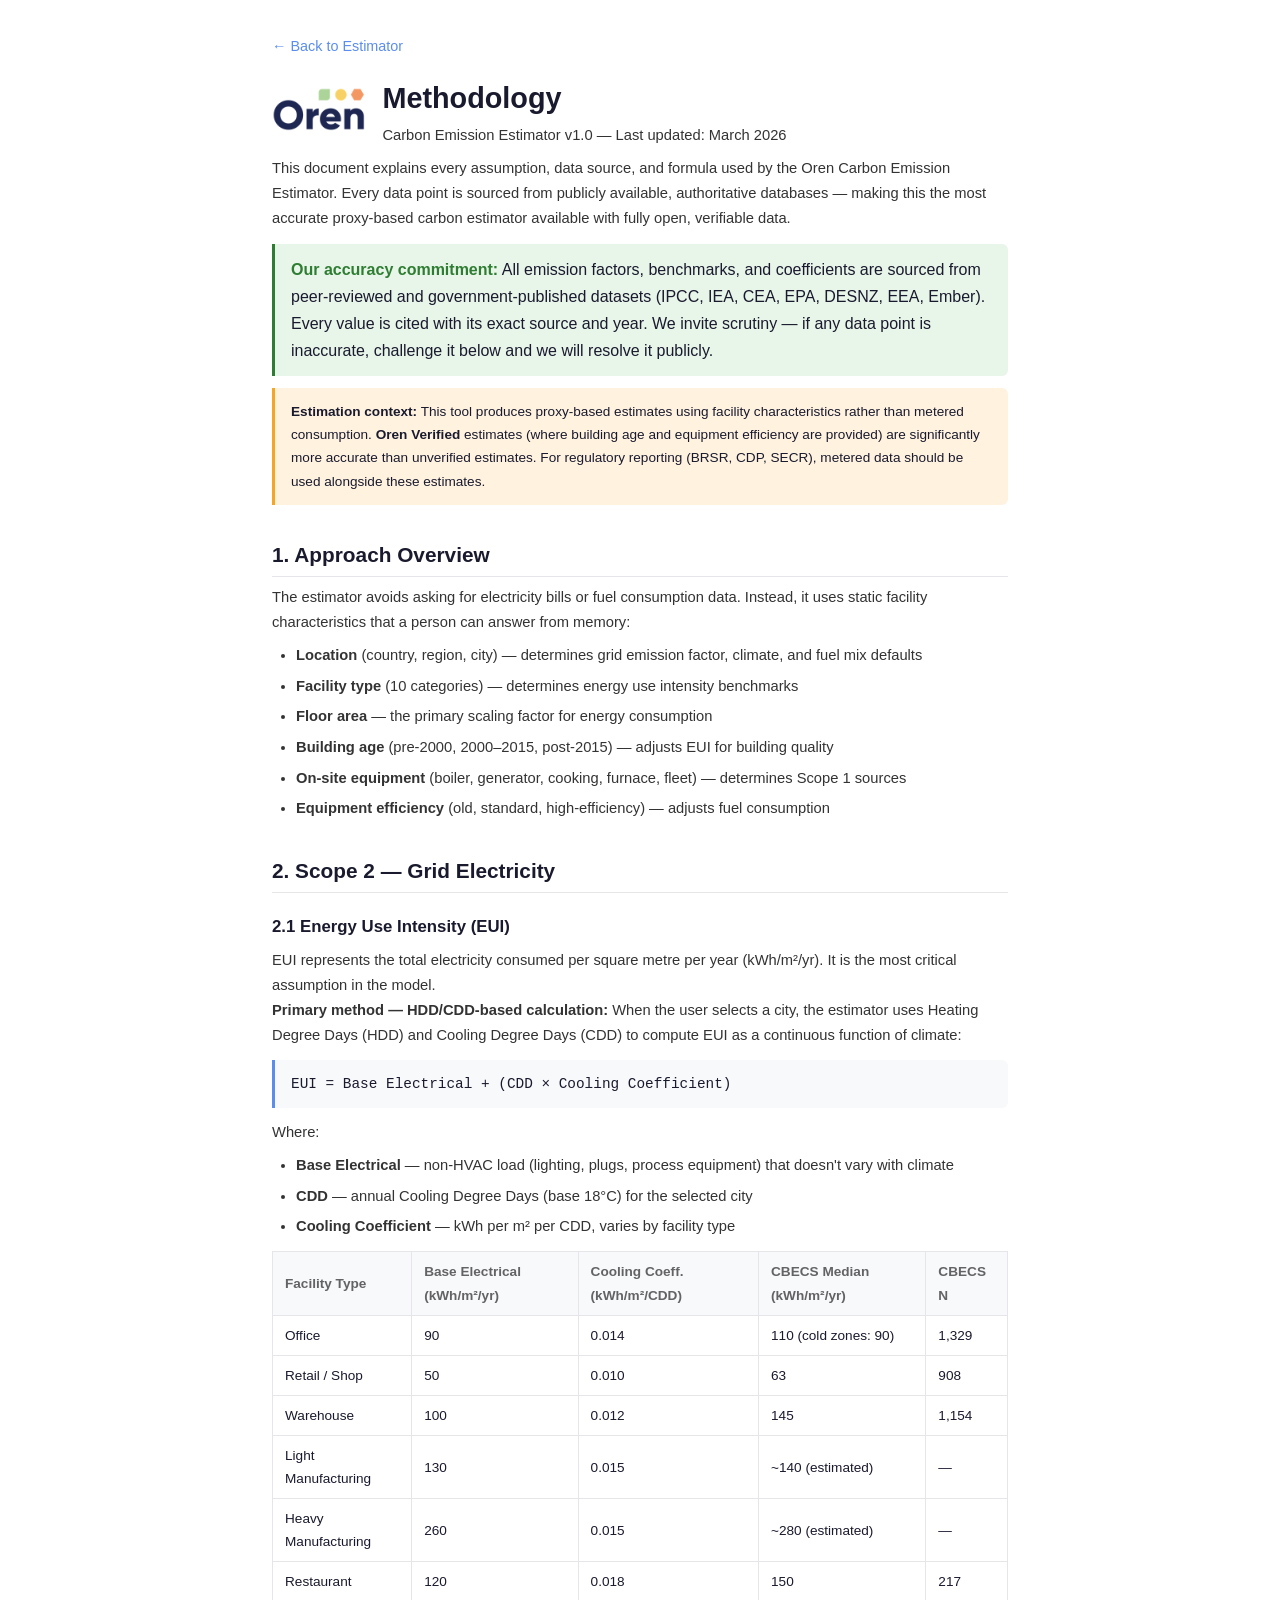
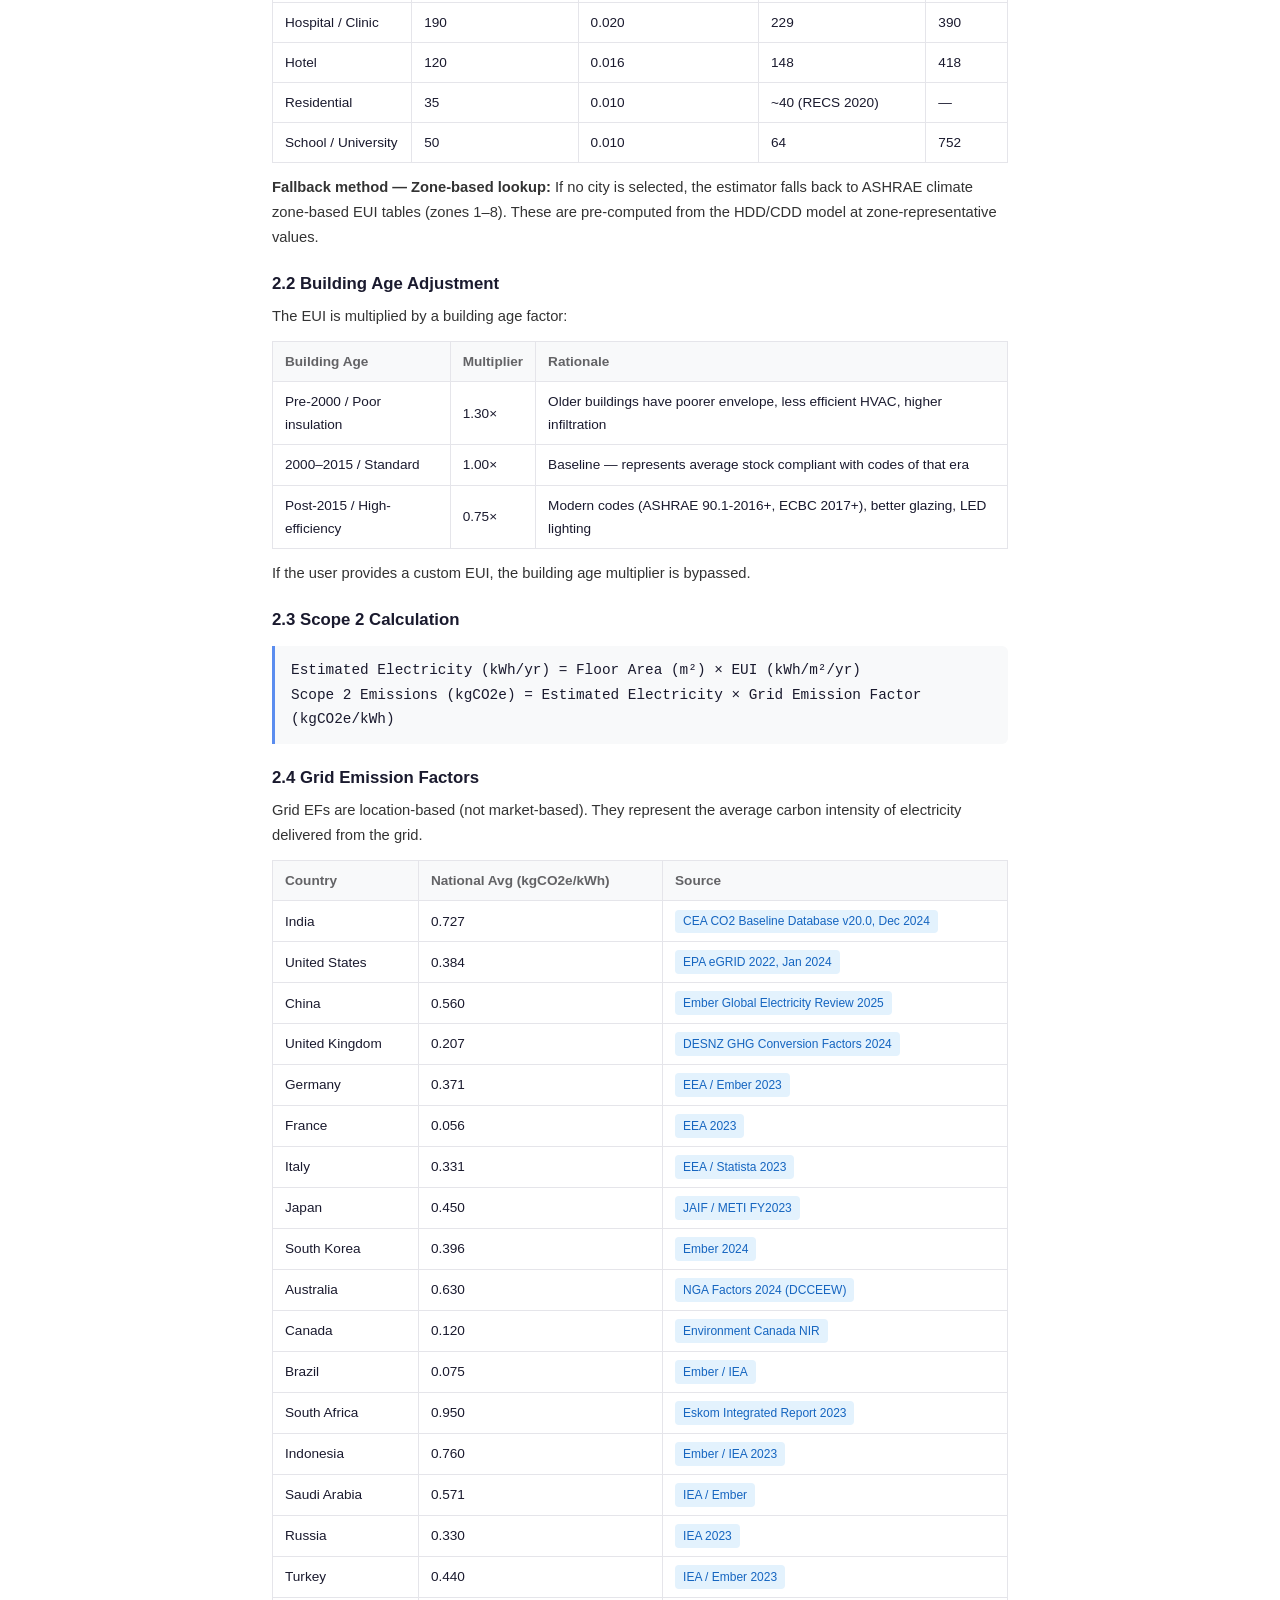
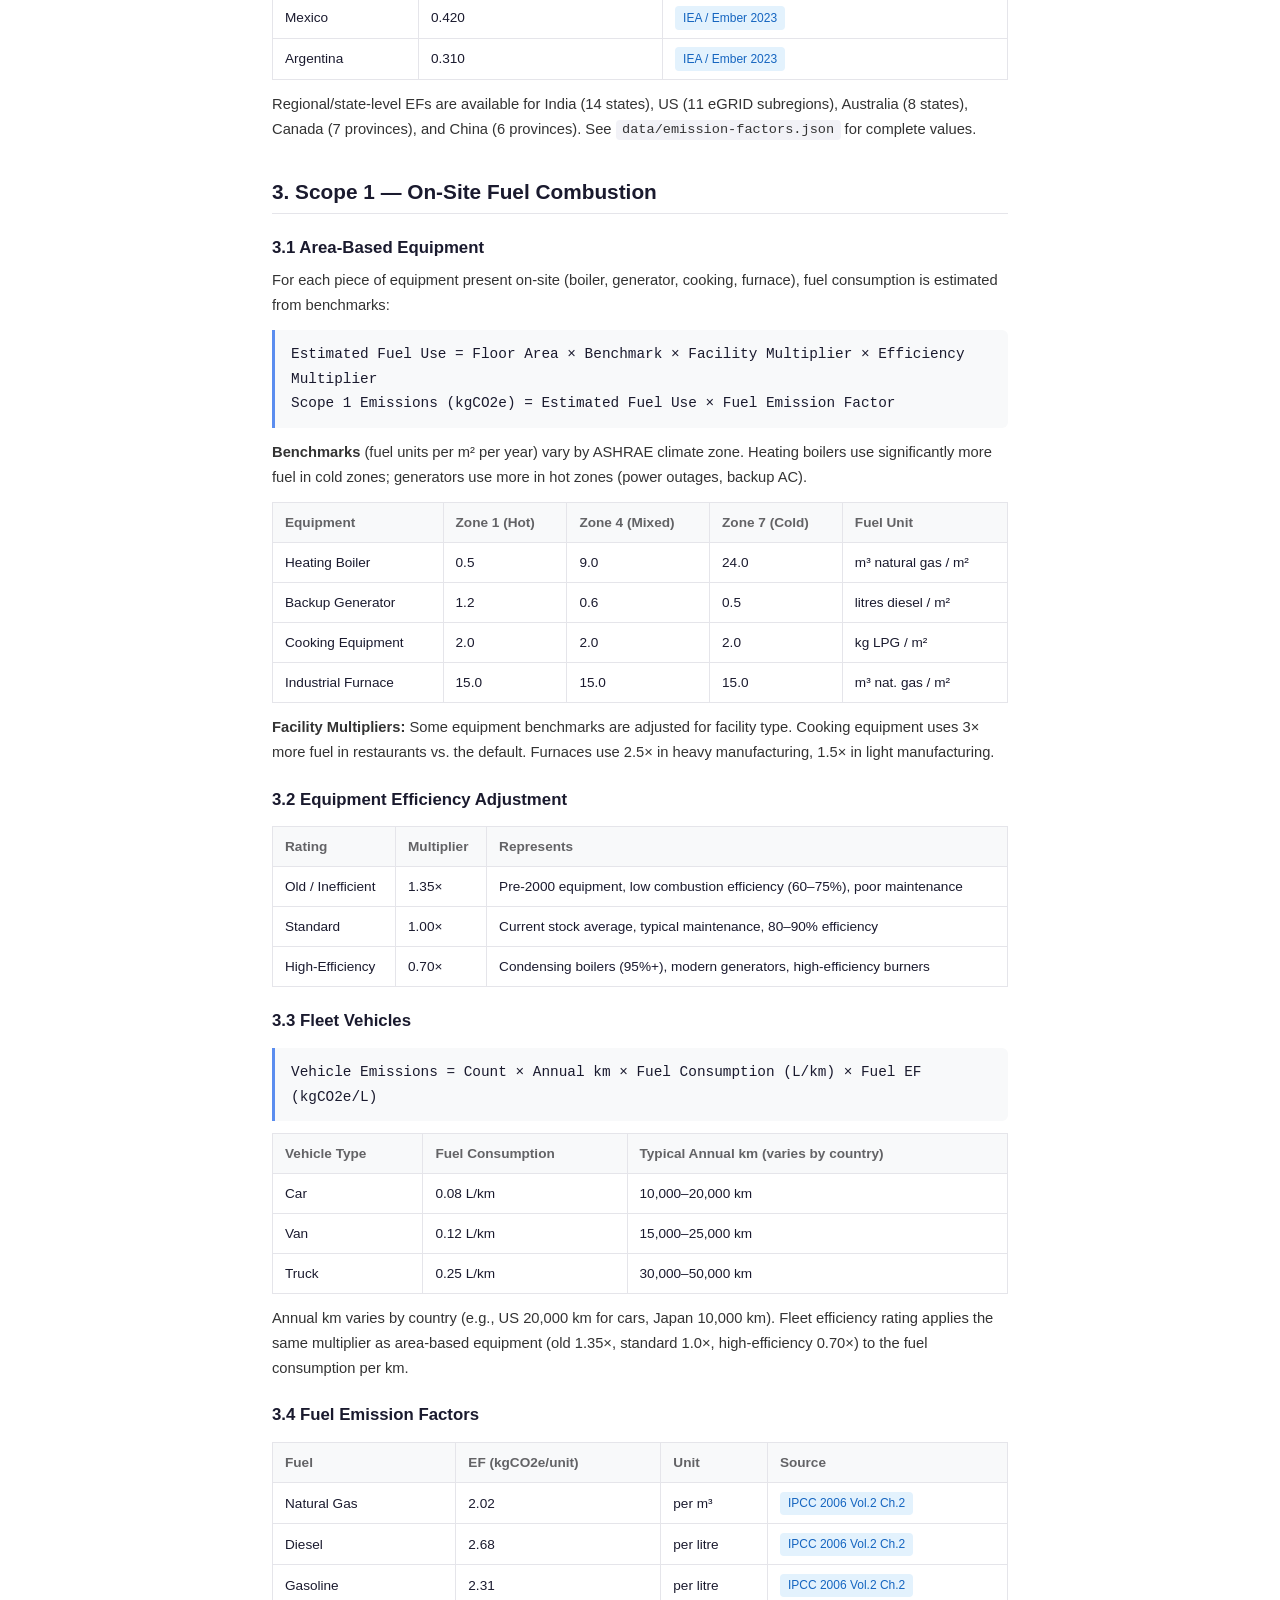
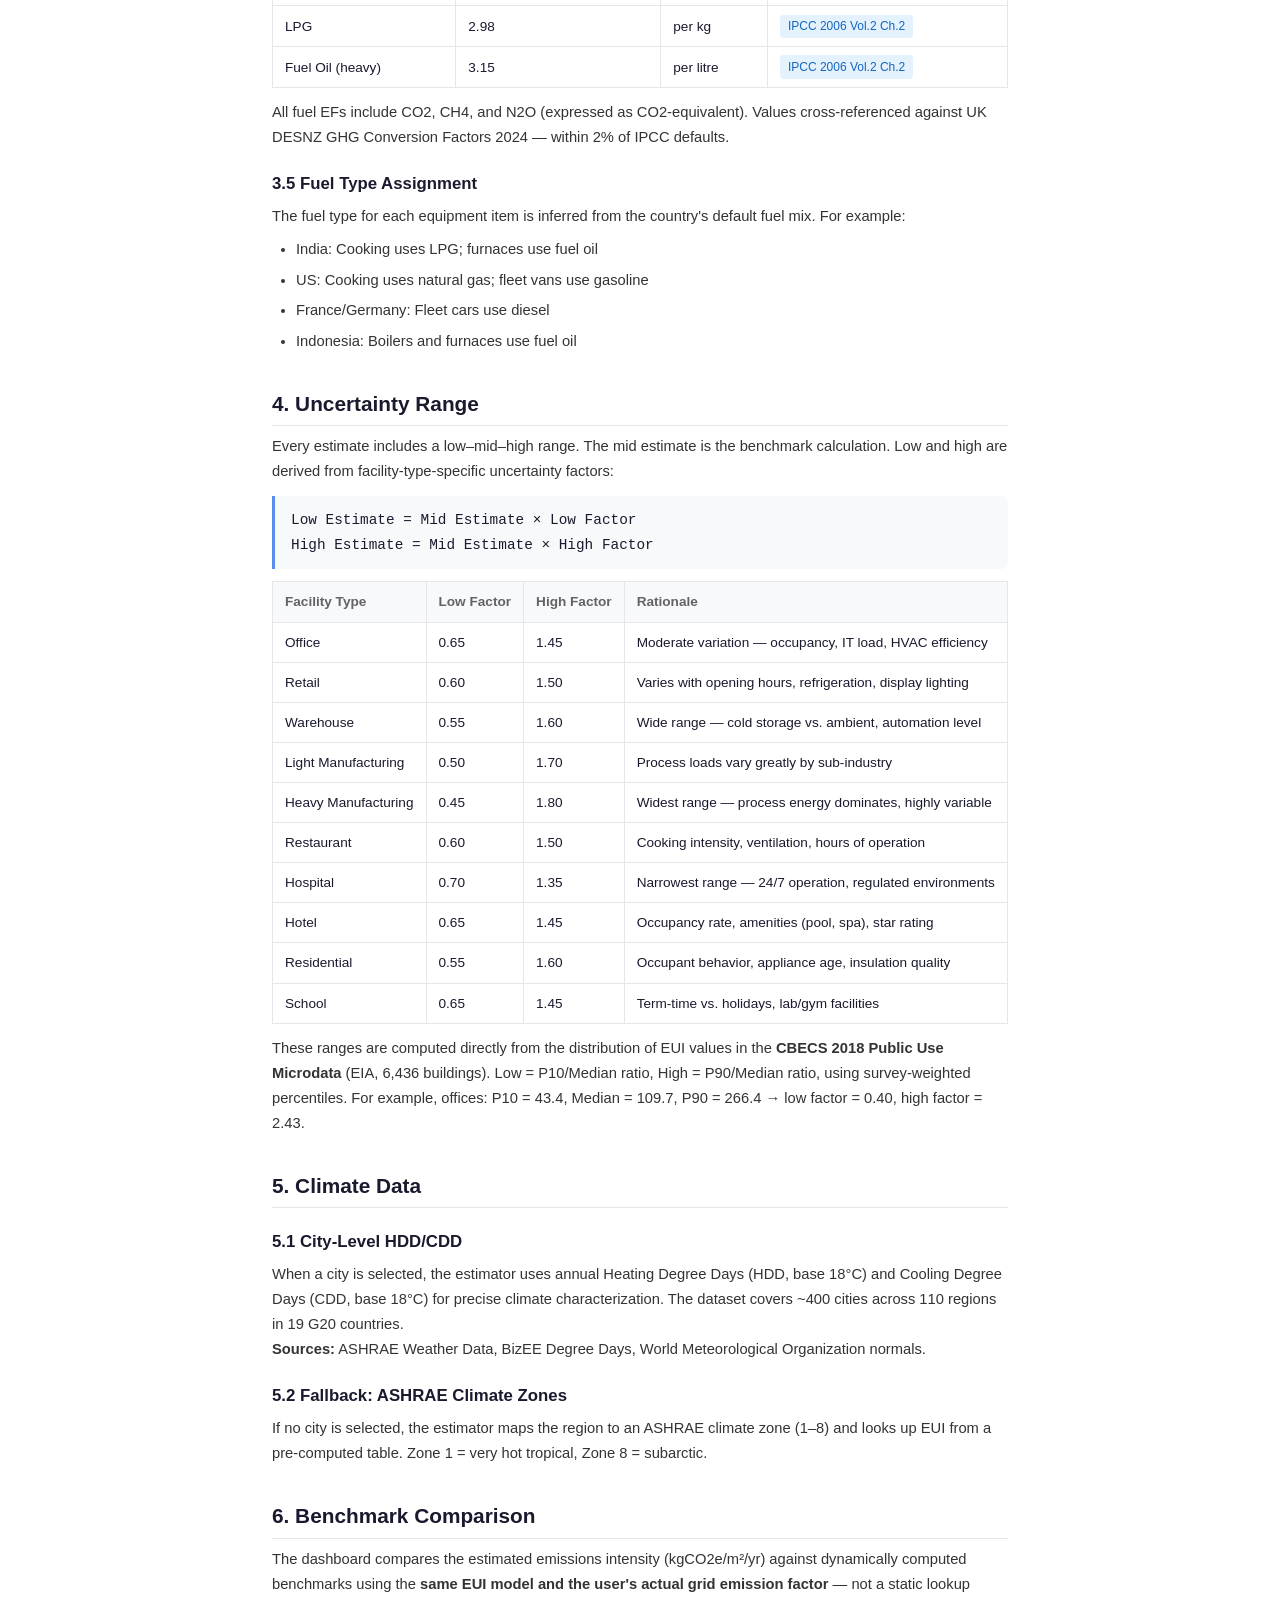
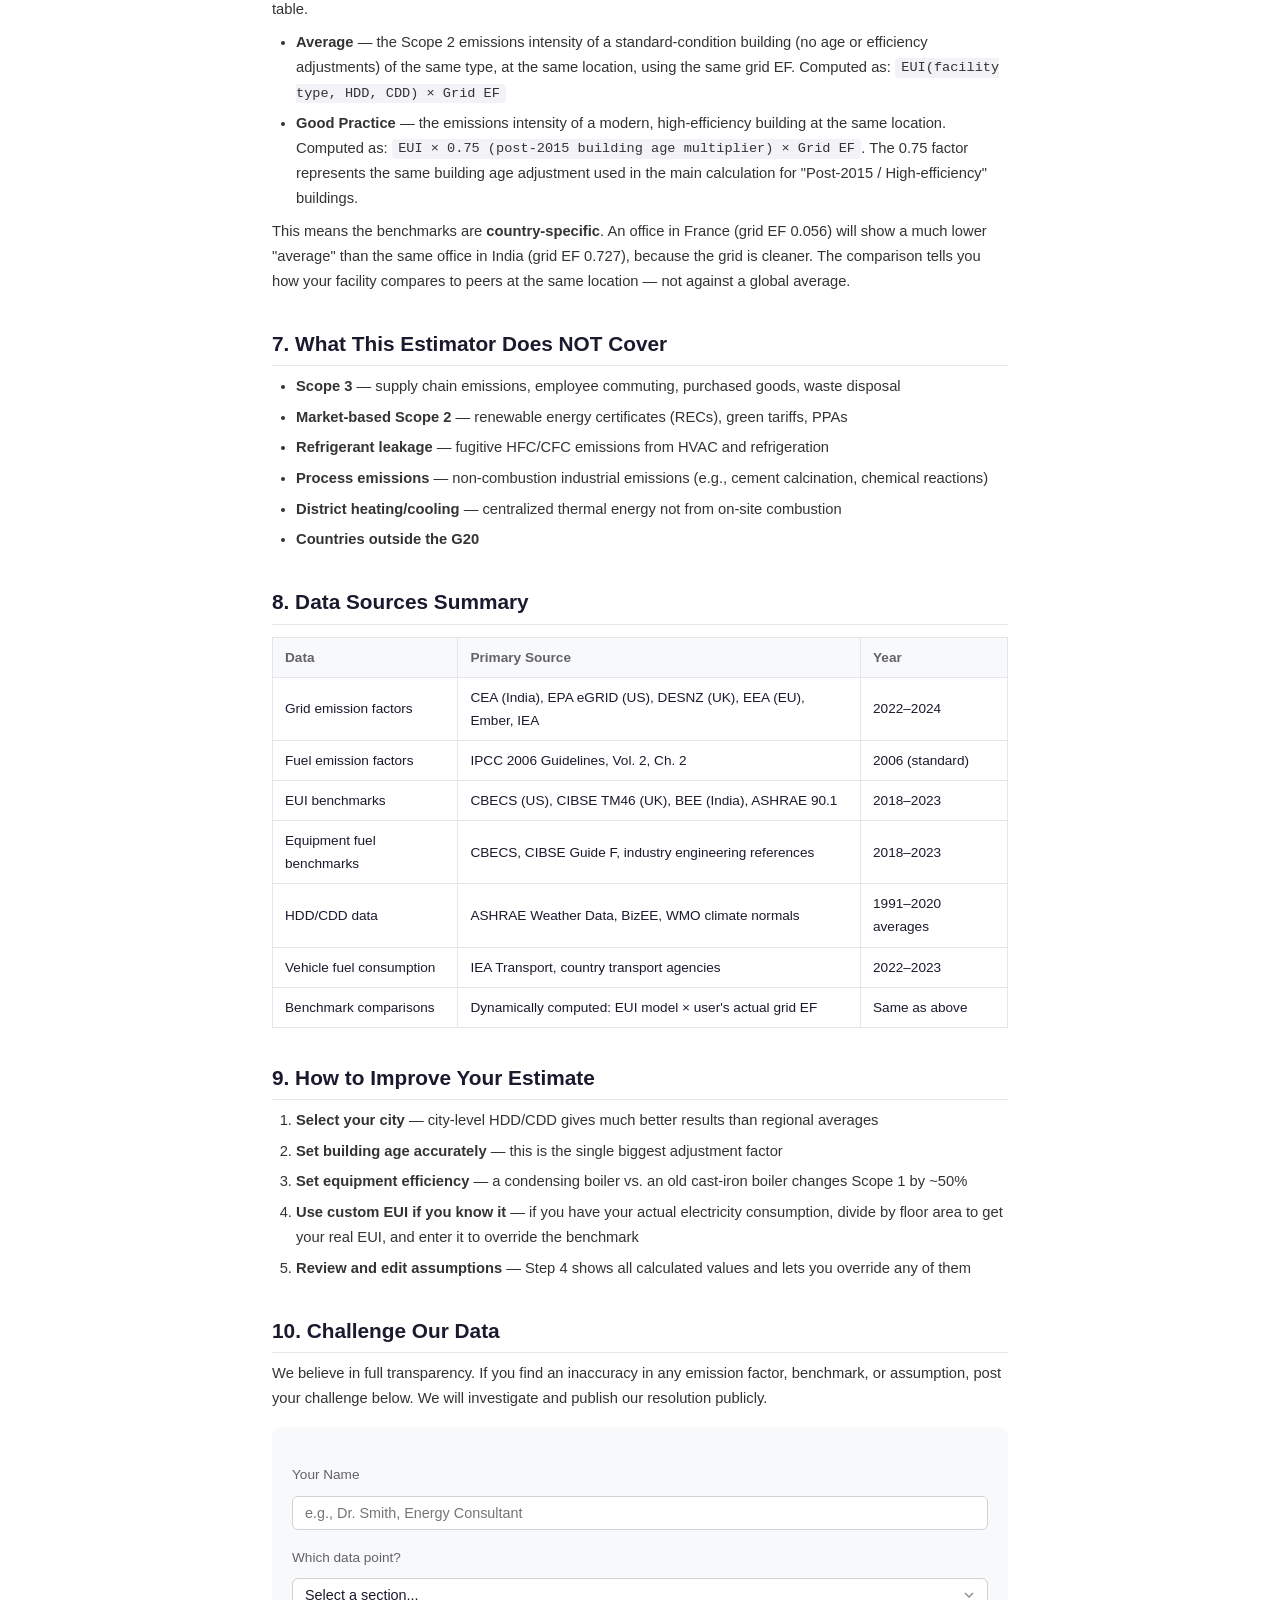
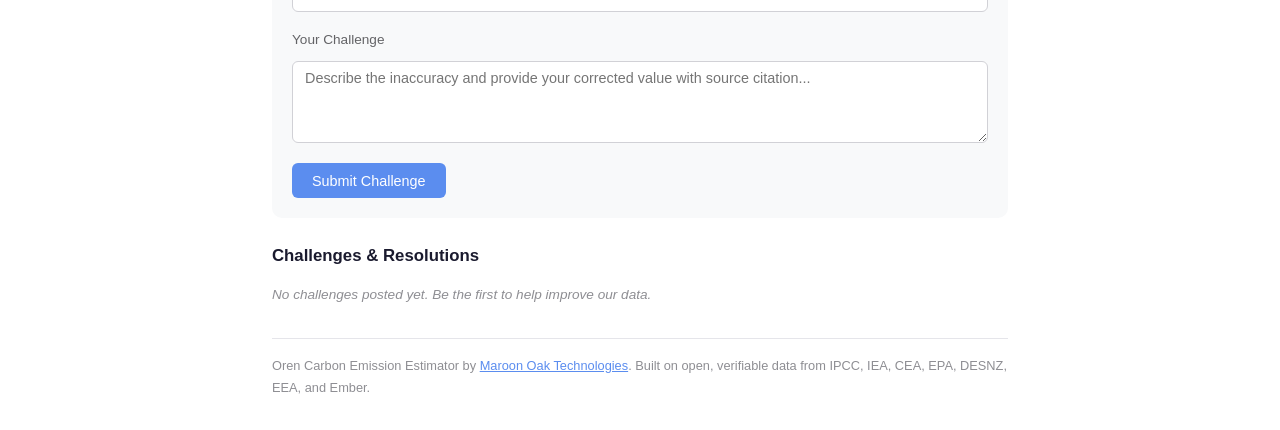
==== commit a2f11e56: "fix: validate and recalibrate EUI values against CBECS 2018 microdata Ran CBECS 2018 Public Use Micr" ====
--- a/methodology.html
+++ b/methodology.html
@@ -88,17 +88,17 @@
 </ul>
 
 <table>
-    <tr><th>Facility Type</th><th>Base Electrical (kWh/m²/yr)</th><th>Cooling Coeff. (kWh/m²/CDD)</th></tr>
-    <tr><td>Office</td><td>65</td><td>0.045</td></tr>
-    <tr><td>Retail / Shop</td><td>75</td><td>0.050</td></tr>
-    <tr><td>Warehouse</td><td>25</td><td>0.015</td></tr>
-    <tr><td>Light Manufacturing</td><td>120</td><td>0.040</td></tr>
-    <tr><td>Heavy Manufacturing</td><td>250</td><td>0.045</td></tr>
-    <tr><td>Restaurant</td><td>140</td><td>0.055</td></tr>
-    <tr><td>Hospital / Clinic</td><td>150</td><td>0.060</td></tr>
-    <tr><td>Hotel</td><td>85</td><td>0.050</td></tr>
-    <tr><td>Residential</td><td>30</td><td>0.025</td></tr>
-    <tr><td>School / University</td><td>55</td><td>0.035</td></tr>
+    <tr><th>Facility Type</th><th>Base Electrical (kWh/m²/yr)</th><th>Cooling Coeff. (kWh/m²/CDD)</th><th>CBECS Median (kWh/m²/yr)</th><th>CBECS N</th></tr>
+    <tr><td>Office</td><td>90</td><td>0.014</td><td>110 (cold zones: 90)</td><td>1,329</td></tr>
+    <tr><td>Retail / Shop</td><td>50</td><td>0.010</td><td>63</td><td>908</td></tr>
+    <tr><td>Warehouse</td><td>100</td><td>0.012</td><td>145</td><td>1,154</td></tr>
+    <tr><td>Light Manufacturing</td><td>130</td><td>0.015</td><td>~140 (estimated)</td><td>—</td></tr>
+    <tr><td>Heavy Manufacturing</td><td>260</td><td>0.015</td><td>~280 (estimated)</td><td>—</td></tr>
+    <tr><td>Restaurant</td><td>120</td><td>0.018</td><td>150</td><td>217</td></tr>
+    <tr><td>Hospital / Clinic</td><td>190</td><td>0.020</td><td>229</td><td>390</td></tr>
+    <tr><td>Hotel</td><td>120</td><td>0.016</td><td>148</td><td>418</td></tr>
+    <tr><td>Residential</td><td>35</td><td>0.010</td><td>~40 (RECS 2020)</td><td>—</td></tr>
+    <tr><td>School / University</td><td>50</td><td>0.010</td><td>64</td><td>752</td></tr>
 </table>
 
 <p><strong>Fallback method — Zone-based lookup:</strong> If no city is selected, the estimator falls back to ASHRAE climate zone-based EUI tables (zones 1–8). These are pre-computed from the HDD/CDD model at zone-representative values.</p>
@@ -245,7 +245,7 @@
     <tr><td>School</td><td>0.65</td><td>1.45</td><td>Term-time vs. holidays, lab/gym facilities</td></tr>
 </table>
 
-<p>These ranges are derived from the distribution of EUI values in CBECS (US Commercial Buildings Energy Consumption Survey) and CIBSE TM46 (UK), representing approximately the 10th to 90th percentile.</p>
+<p>These ranges are computed directly from the distribution of EUI values in the <strong>CBECS 2018 Public Use Microdata</strong> (EIA, 6,436 buildings). Low = P10/Median ratio, High = P90/Median ratio, using survey-weighted percentiles. For example, offices: P10 = 43.4, Median = 109.7, P90 = 266.4 → low factor = 0.40, high factor = 2.43.</p>
 
 <h2>5. Climate Data</h2>
 
